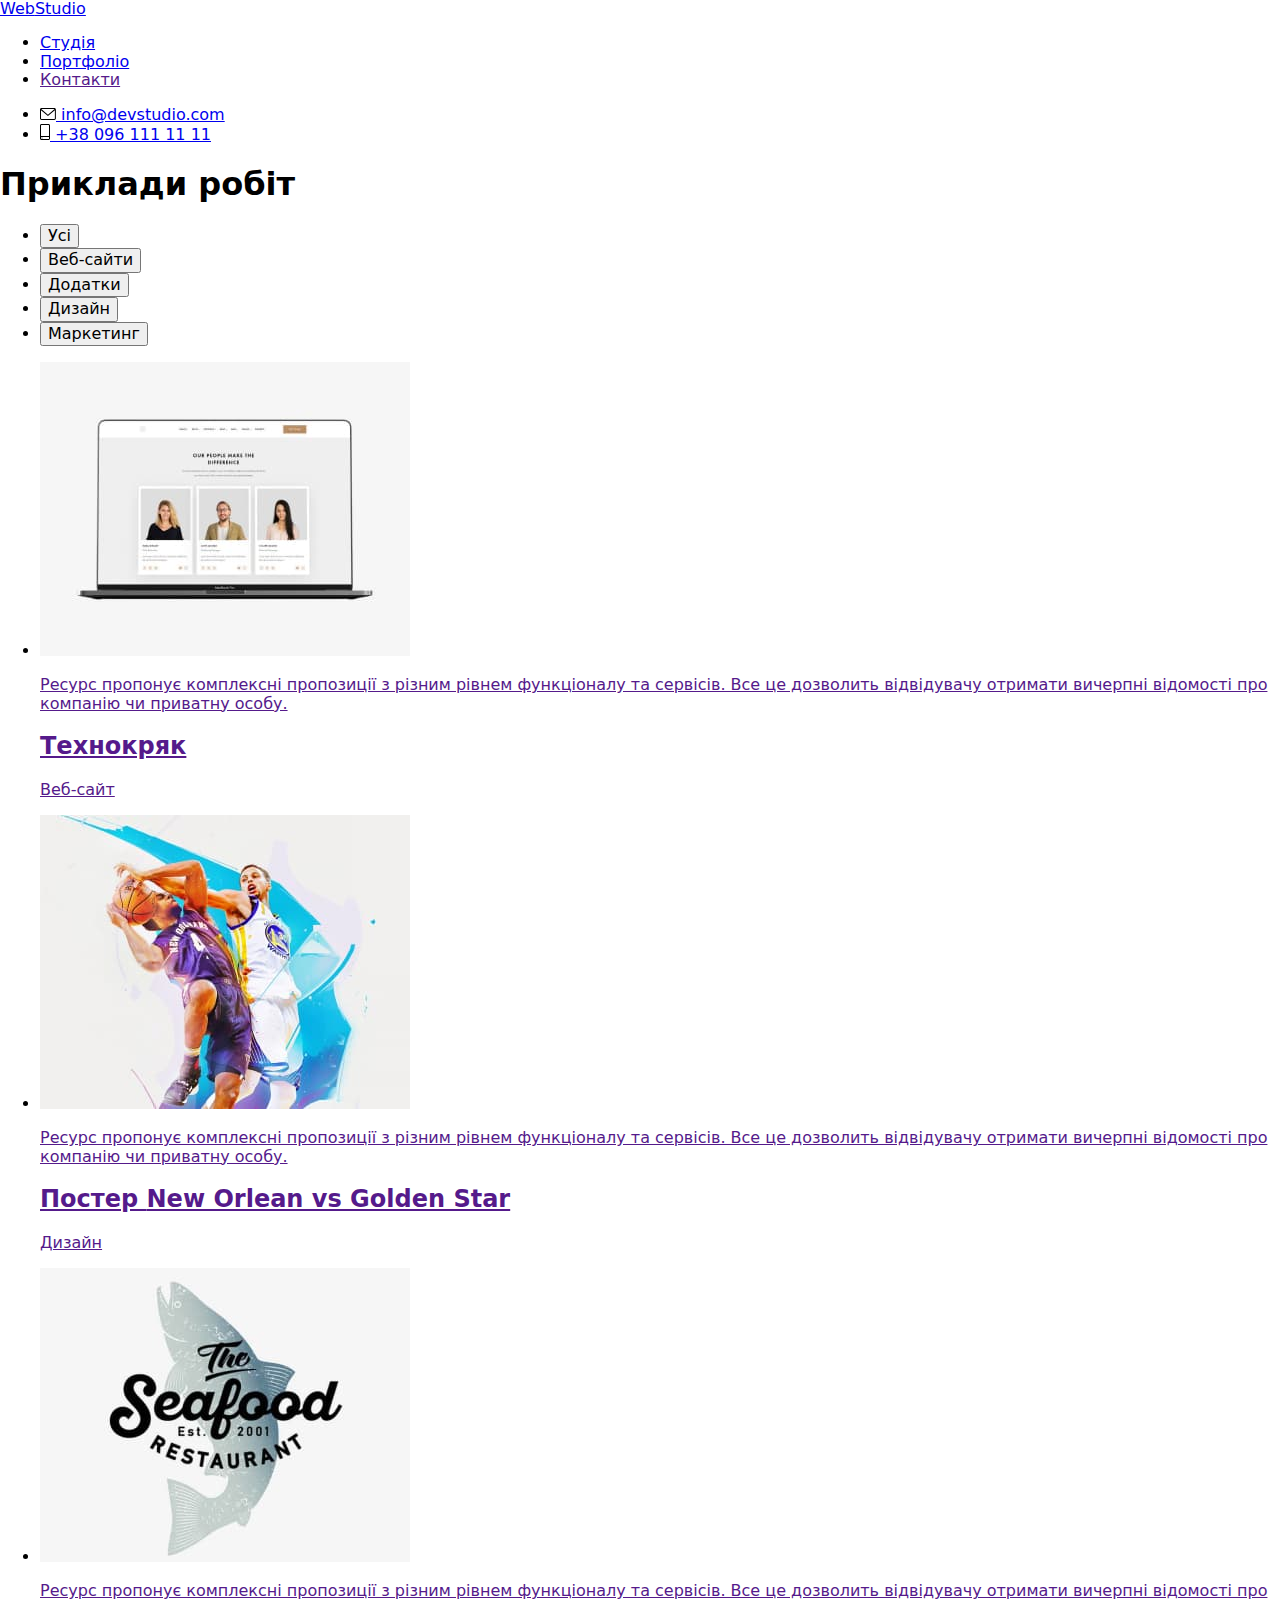
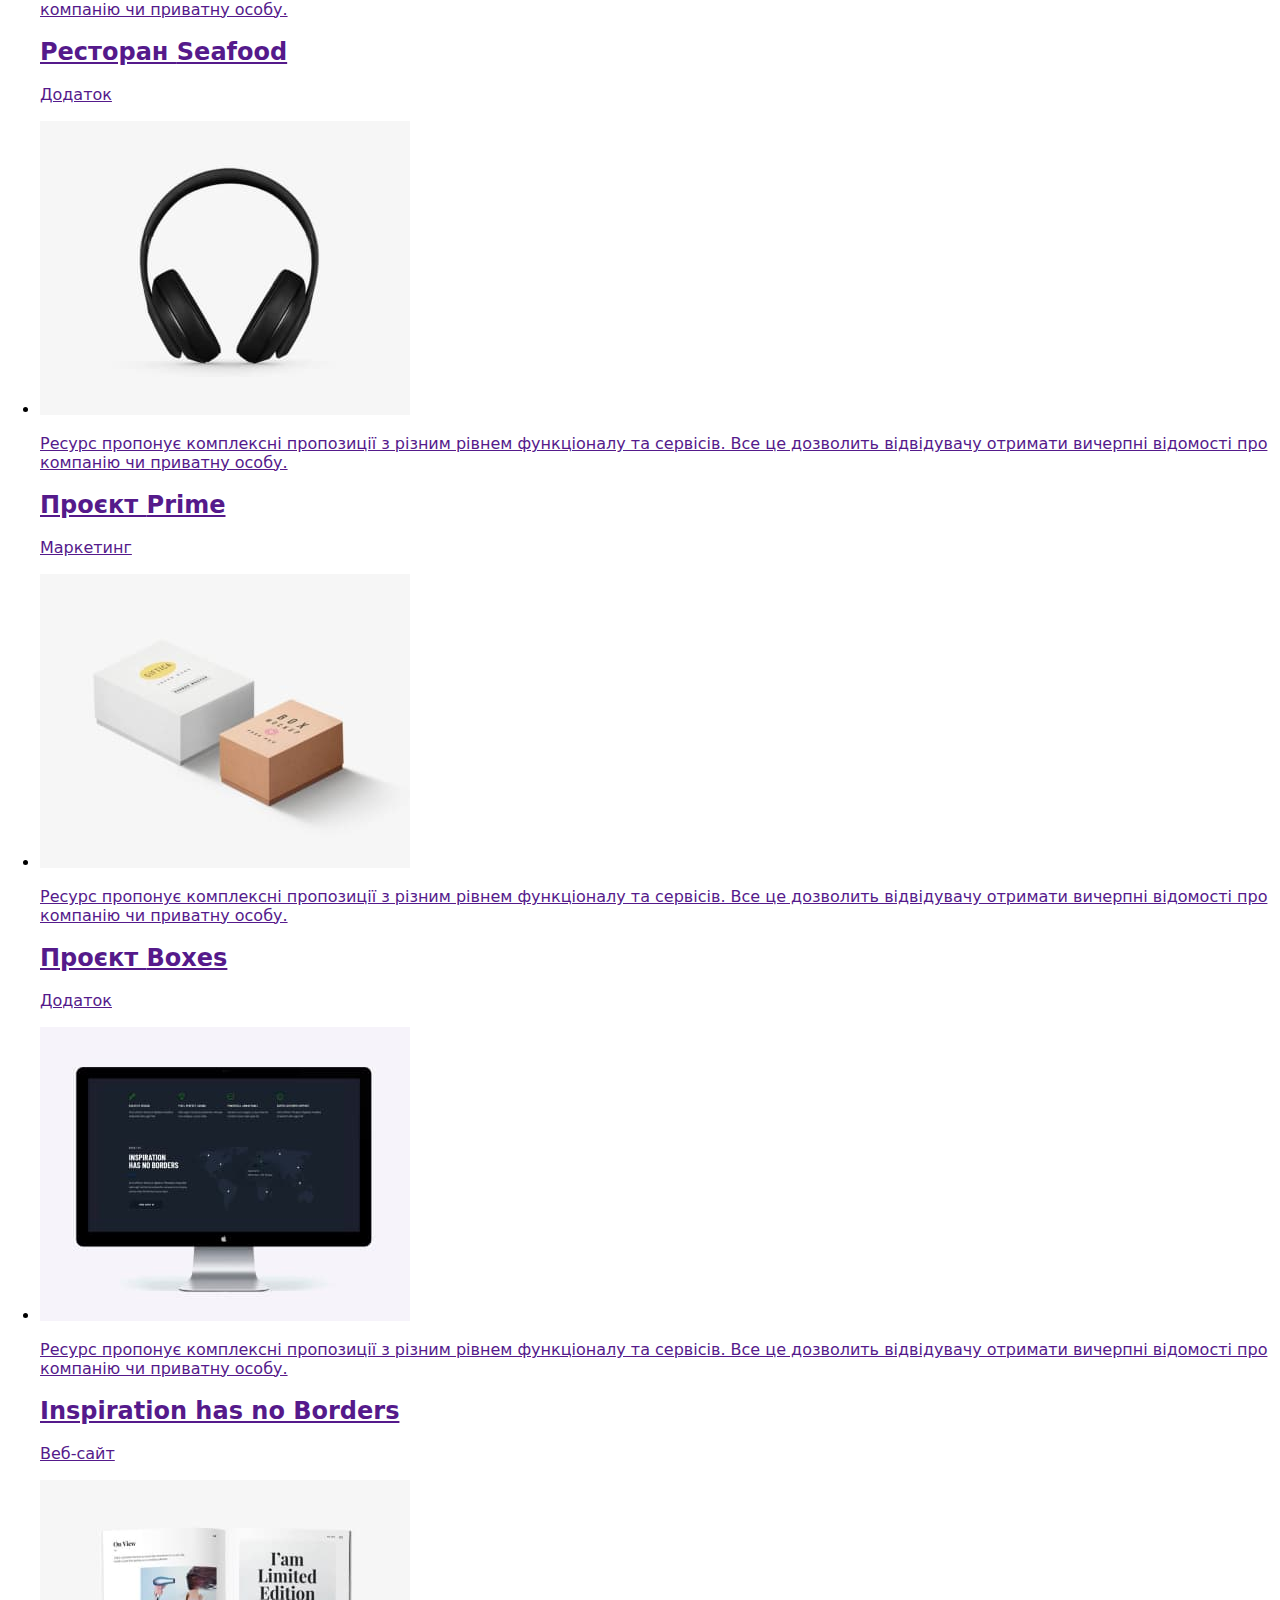
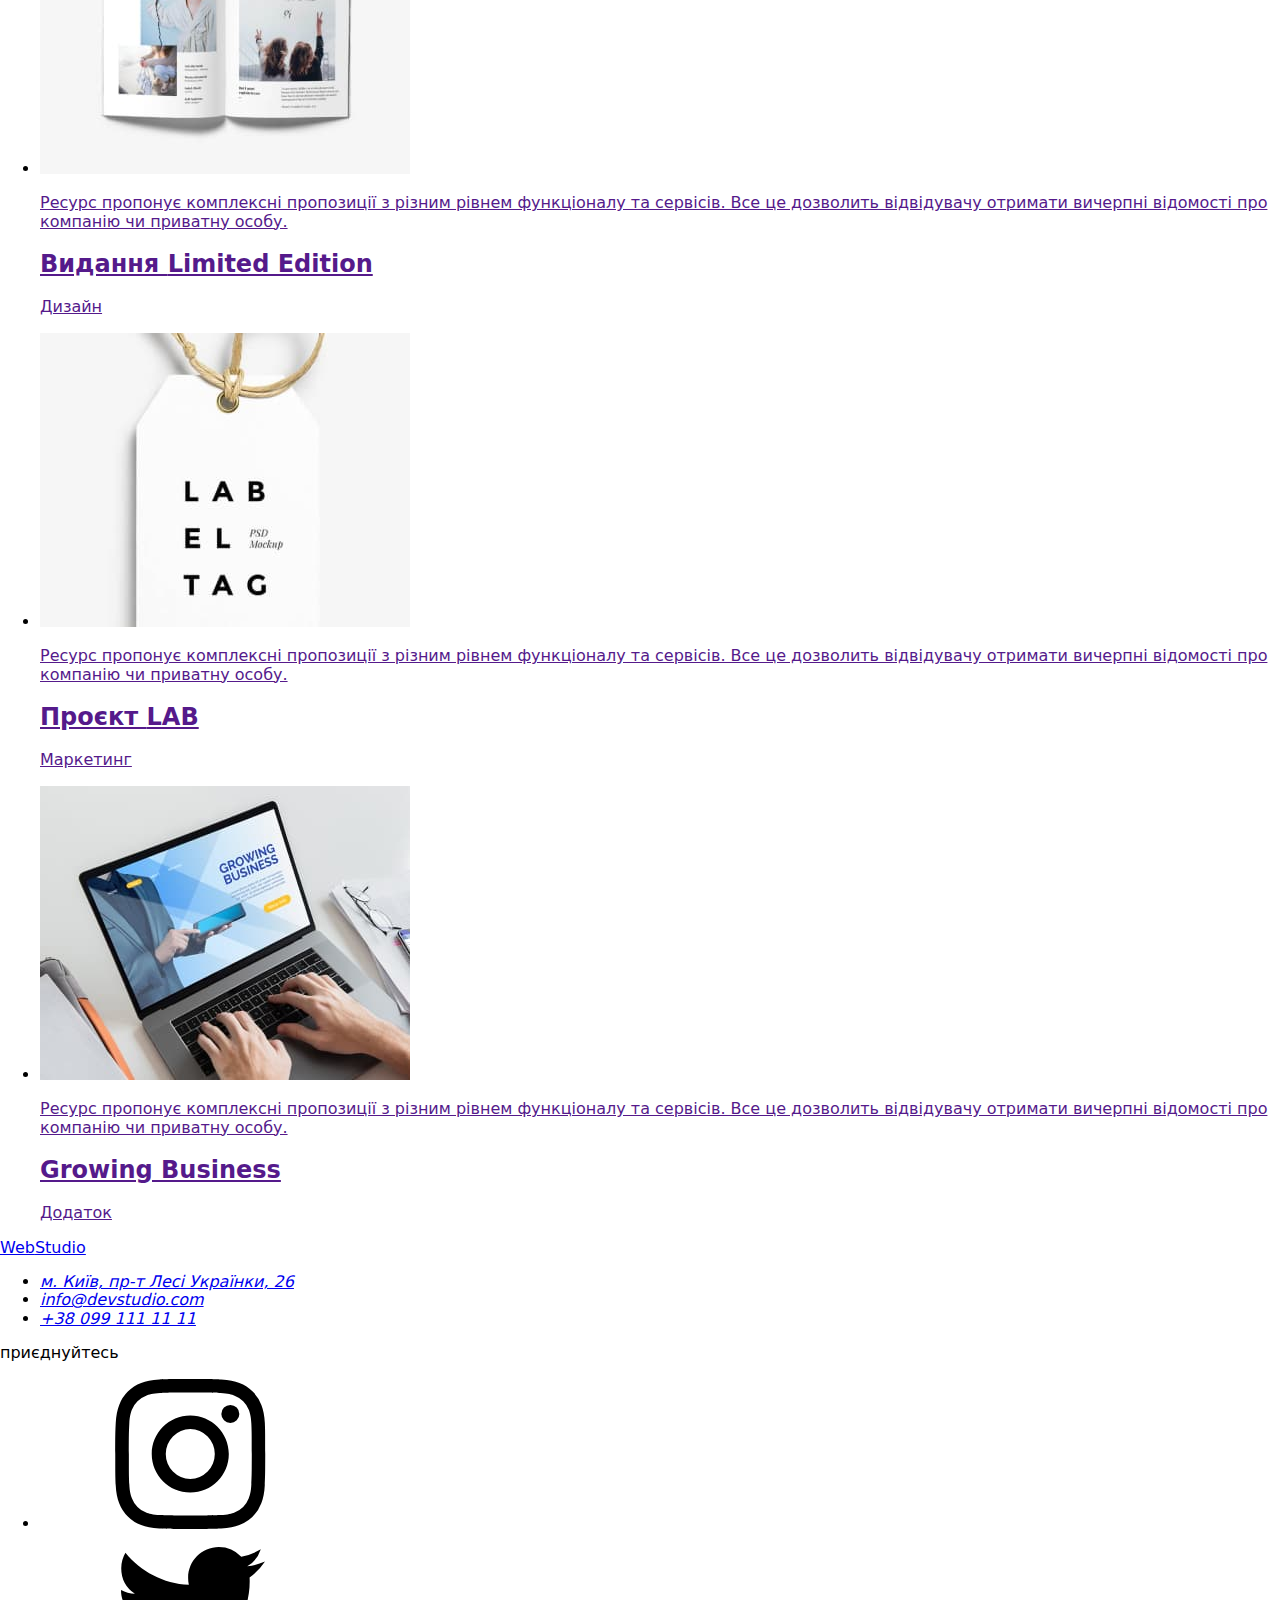
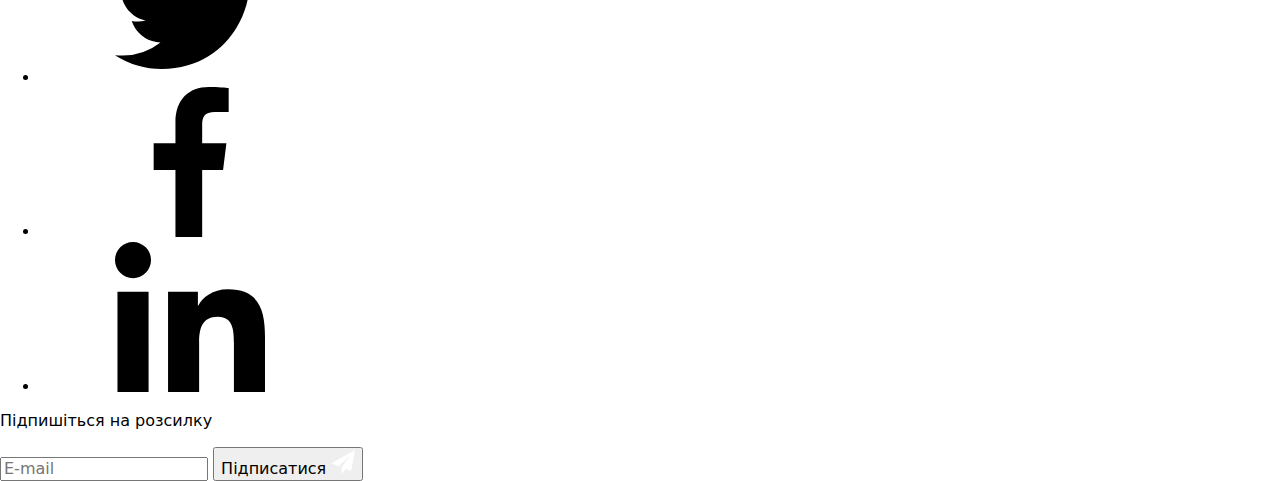
==== portfolio.html @ 8002e923 "adds basic files" ====
<!DOCTYPE html>
<html lang="uk">
  <head>
    <meta charset="UTF-8" />
    <meta http-equiv="X-UA-Compatible" content="IE=edge" />
    <meta name="viewport" content="width=device-width, initial-scale=1.0" />
    <title>WebStudio Portfolio</title>
    <link rel="preconnect" href="https://fonts.googleapis.com" />
    <link rel="preconnect" href="https://fonts.gstatic.com" crossorigin />
    <link
      href="https://fonts.googleapis.com/css2?family=Raleway:wght@700&family=Roboto:wght@400;500;700;900&display=swap"
      rel="stylesheet"
    />
    <link
      rel="stylesheet"
      href="https://cdnjs.cloudflare.com/ajax/libs/modern-normalize/1.1.0/modern-normalize.min.css"
    />
    <link rel="stylesheet" href="./css/styles.css" />
  </head>
  <body>
    <header class="page-header">
      <div class="container">
        <nav class="header-nav">
          <a class="link logo" href="./index.html ">
            <span class="logo-start">Web</span>Studio</a
          >
          <ul class="list site-nav">
            <li class="item"><a class="link" href="./index.html">Студія</a></li>
            <li class="item">
              <a class="link current" href="./portfolio.html">Портфоліо</a>
            </li>
            <li class="item"><a class="link" href="">Контакти</a></li>
          </ul>
        </nav>
        <ul class="list contacts-nav">
          <li class="item">
            <a class="link" href="mailto:info@devstudio.com">
              <svg width="16" height="12" class="envelope">
                <use
                  href="./images/icons.svg/symbol-defs.svg#icon-envelope"
                ></use>
              </svg>
              info@devstudio.com</a
            >
          </li>
          <li class="item">
            <a class="link" href="tel:+380961111111">
              <svg width="10" height="16" class="phone">
                <use href="./images/icons.svg/symbol-defs.svg#icon-phone"></use>
              </svg>
              +38 096 111 11 11</a
            >
          </li>
        </ul>
      </div>
    </header>
    <main>
      <section class="section">
        <div class="container">
          <h1 class="title visually-hidden">Приклади робiт</h1>
          <!-- h1 will be hidden with the help of css -->
          <ul class="list sorter">
            <li class="item">
              <button type="button" class="button active">Усі</button>
            </li>
            <li class="item">
              <button type="button" class="button">Веб-сайти</button>
            </li>
            <li class="item">
              <button type="button" class="button">Додатки</button>
            </li>
            <li class="item">
              <button type="button" class="button">Дизайн</button>
            </li>
            <li class="item">
              <button type="button" class="button">Маркетинг</button>
            </li>
          </ul>
          <ul class="list work-example">
            <li class="example-item">
              <a href="" class="example">
                <div class="thumb">
                  <img
                    class="image"
                    src="./images/portfolio-pics/img-1.jpg"
                    alt="Ноутбук"
                    width="370"
                    height="294"
                  />
                  <div class="example-overlay">
                    <p class="overlay-text">
                      Ресурс пропонує комплексні пропозиції з різним рівнем
                      функціоналу та сервісів. Все це дозволить відвідувачу
                      отримати вичерпні відомості про компанію чи приватну
                      особу.
                    </p>
                  </div>
                </div>

                <div class="example-description">
                  <h2 class="subtitle">Технокряк</h2>
                  <p class="text">Веб-сайт</p>
                </div>
              </a>
            </li>
            <li class="example-item">
              <a href="" class="example">
                <div class="thumb">
                  <img
                    class="image"
                    src="./images/portfolio-pics/img-2.jpg"
                    alt="Баскетбол"
                    width="370"
                    height="294"
                  />
                  <div class="example-overlay">
                    <p class="overlay-text">
                      Ресурс пропонує комплексні пропозиції з різним рівнем
                      функціоналу та сервісів. Все це дозволить відвідувачу
                      отримати вичерпні відомості про компанію чи приватну
                      особу.
                    </p>
                  </div>
                </div>

                <div class="example-description">
                  <h2 class="subtitle">
                    Постер <span lang="en">New Orlean vs Golden Star</span>
                  </h2>
                  <p class="text">Дизайн</p>
                </div>
              </a>
            </li>
            <li class="example-item">
              <a href="" class="example">
                <div class="thumb">
                  <img
                    class="image"
                    src="./images/portfolio-pics/img-3.jpg"
                    alt="Риба"
                    width="370"
                    height="294"
                  />
                  <div class="example-overlay">
                    <p class="overlay-text">
                      Ресурс пропонує комплексні пропозиції з різним рівнем
                      функціоналу та сервісів. Все це дозволить відвідувачу
                      отримати вичерпні відомості про компанію чи приватну
                      особу.
                    </p>
                  </div>
                </div>

                <div class="example-description">
                  <h2 class="subtitle">
                    Ресторан <span lang="en">Seafood</span>
                  </h2>
                  <p class="text">Додаток</p>
                </div>
              </a>
            </li>
            <li class="example-item">
              <a href="" class="example">
                <div class="thumb">
                  <img
                    class="image"
                    src="./images/portfolio-pics/img-4.jpg"
                    alt="Навушники"
                    width="370"
                    height="294"
                  />
                  <div class="example-overlay">
                    <p class="overlay-text">
                      Ресурс пропонує комплексні пропозиції з різним рівнем
                      функціоналу та сервісів. Все це дозволить відвідувачу
                      отримати вичерпні відомості про компанію чи приватну
                      особу.
                    </p>
                  </div>
                </div>

                <div class="example-description">
                  <h2 class="subtitle">Проєкт <span lang="en">Prime</span></h2>
                  <p class="text">Маркетинг</p>
                </div>
              </a>
            </li>
            <li class="example-item">
              <a href="" class="example">
                <div class="thumb">
                  <img
                    class="image"
                    src="./images/portfolio-pics/img-5.jpg"
                    alt="Дві коробки"
                    width="370"
                    height="294"
                  />
                  <div class="example-overlay">
                    <p class="overlay-text">
                      Ресурс пропонує комплексні пропозиції з різним рівнем
                      функціоналу та сервісів. Все це дозволить відвідувачу
                      отримати вичерпні відомості про компанію чи приватну
                      особу.
                    </p>
                  </div>
                </div>

                <div class="example-description">
                  <h2 class="subtitle">Проєкт <span lang="en">Boxes </span></h2>
                  <p class="text">Додаток</p>
                </div>
              </a>
            </li>
            <li class="example-item">
              <a href="" class="example">
                <div class="thumb">
                  <img
                    class="image"
                    src="./images/portfolio-pics/img-6.jpg"
                    alt="Монітор iMac"
                    width="370"
                    height="294"
                  />
                  <div class="example-overlay">
                    <p class="overlay-text">
                      Ресурс пропонує комплексні пропозиції з різним рівнем
                      функціоналу та сервісів. Все це дозволить відвідувачу
                      отримати вичерпні відомості про компанію чи приватну
                      особу.
                    </p>
                  </div>
                </div>

                <div class="example-description">
                  <h2 class="subtitle" lang="en">Inspiration has no Borders</h2>
                  <p class="text">Веб-сайт</p>
                </div>
              </a>
            </li>
            <li class="example-item">
              <a href="" class="example">
                <div class="thumb">
                  <img
                    class="image"
                    src="./images/portfolio-pics/img-7.jpg"
                    alt="Журнал"
                    width="370"
                    height="294"
                  />
                  <div class="example-overlay">
                    <p class="overlay-text">
                      Ресурс пропонує комплексні пропозиції з різним рівнем
                      функціоналу та сервісів. Все це дозволить відвідувачу
                      отримати вичерпні відомості про компанію чи приватну
                      особу.
                    </p>
                  </div>
                </div>

                <div class="example-description">
                  <h2 class="subtitle">Видання <span>Limited Edition</span></h2>
                  <p class="text">Дизайн</p>
                </div>
              </a>
            </li>
            <li class="example-item">
              <a href="" class="example">
                <div class="thumb">
                  <img
                    class="image"
                    src="./images/portfolio-pics/img-8.jpg"
                    alt="Бірка"
                    width="370"
                    height="294"
                  />
                  <div class="example-overlay">
                    <p class="overlay-text">
                      Ресурс пропонує комплексні пропозиції з різним рівнем
                      функціоналу та сервісів. Все це дозволить відвідувачу
                      отримати вичерпні відомості про компанію чи приватну
                      особу.
                    </p>
                  </div>
                </div>

                <div class="example-description">
                  <h2 class="subtitle">Проєкт <span lang="en">LAB</span></h2>
                  <p class="text">Маркетинг</p>
                </div>
              </a>
            </li>
            <li class="example-item">
              <a href="" class="example">
                <div class="thumb">
                  <img
                    class="image"
                    src="./images/portfolio-pics/img-9.jpg"
                    alt="Руки на ноутбуці"
                    width="370"
                    height="294"
                  />
                  <div class="example-overlay">
                    <p class="overlay-text">
                      Ресурс пропонує комплексні пропозиції з різним рівнем
                      функціоналу та сервісів. Все це дозволить відвідувачу
                      отримати вичерпні відомості про компанію чи приватну
                      особу.
                    </p>
                  </div>
                </div>

                <div class="example-description">
                  <h2 class="subtitle" lang="en">Growing Business</h2>
                  <p class="text">Додаток</p>
                </div>
              </a>
            </li>
          </ul>
        </div>
      </section>
    </main>
    <footer class="page-footer">
      <div class="container">
        <div>
          <a class="link logo" href="./index.html"
            ><span class="logo-start">Web</span
            ><span class="logo-end">Studio</span></a
          >
          <address class="address-nav">
            <ul class="list">
              <li class="item">
                <a
                  class="link map"
                  href="https://goo.gl/maps/hFDBtTGMjcZhoMpHA"
                  target="_blank"
                  rel="noopener noreferrer nofollow"
                >
                  м. Київ, пр-т Лесі Українки, 26</a
                >
              </li>
              <li class="item">
                <a class="link contact" href="mailto:info@devstudio.com"
                  >info@devstudio.com</a
                >
              </li>
              <li class="item">
                <a class="link contact" href="tel:+380991111111"
                  >+38 099 111 11 11</a
                >
              </li>
            </ul>
          </address>
        </div>

        <div class="join-us">
          <p class="join-us-title">приєднуйтесь</p>
          <ul class="list social-links">
            <li class="item">
              <a href="" class="link">
                <svg class="social-links-logo">
                  <use
                    href="./images/icons.svg/symbol-defs.svg#icon-instagram"
                  ></use>
                </svg>
              </a>
            </li>
            <li class="item">
              <a href="" class="link">
                <svg class="social-links-logo">
                  <use
                    href="./images/icons.svg/symbol-defs.svg#icon-twitter"
                  ></use>
                </svg>
              </a>
            </li>
            <li class="item">
              <a href="" class="link">
                <svg class="social-links-logo">
                  <use
                    href="./images/icons.svg/symbol-defs.svg#icon-facebook"
                  ></use>
                </svg>
              </a>
            </li>
            <li class="item">
              <a href="" class="link">
                <svg class="social-links-logo">
                  <use
                    href="./images/icons.svg/symbol-defs.svg#icon-linkedin"
                  ></use>
                </svg>
              </a>
            </li>
          </ul>
        </div>
        <div class="follow-us">
          <p class="follow-us-title">Підпишіться на розсилку</p>
          <form name="follow-us" class="follow-us-form">
            <label name="email" for="email"></label>
            <input
              type="email"
              name="email"
              placeholder="E-mail"
              class="follow-us-input"
              id="email"
            />
            <button type="submit" class="send-btn">
              Підписатися
              <svg class="send-icon" width="24" height="24">
                <use href="./images/icons.svg/symbol-defs.svg#icon-send"></use>
              </svg>
            </button>
          </form>
        </div>
      </div>
    </footer>
  </body>
</html>
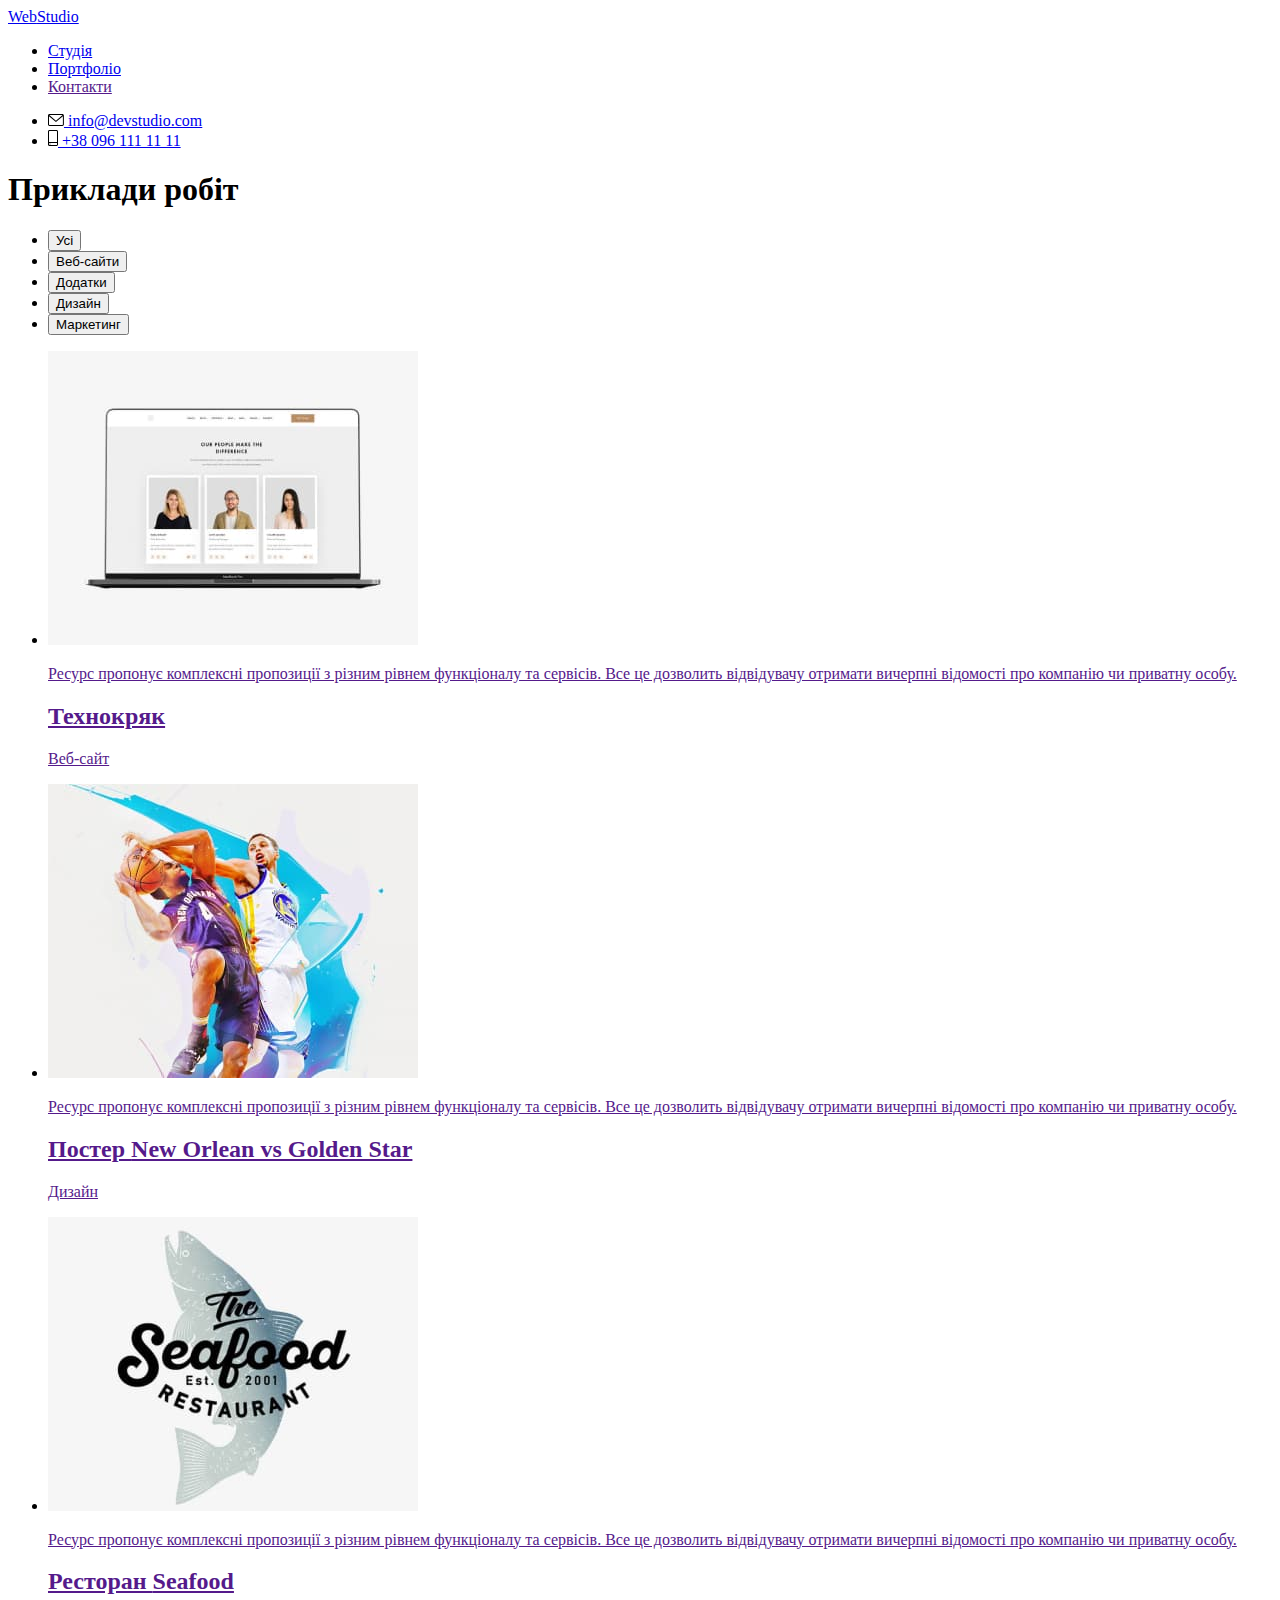
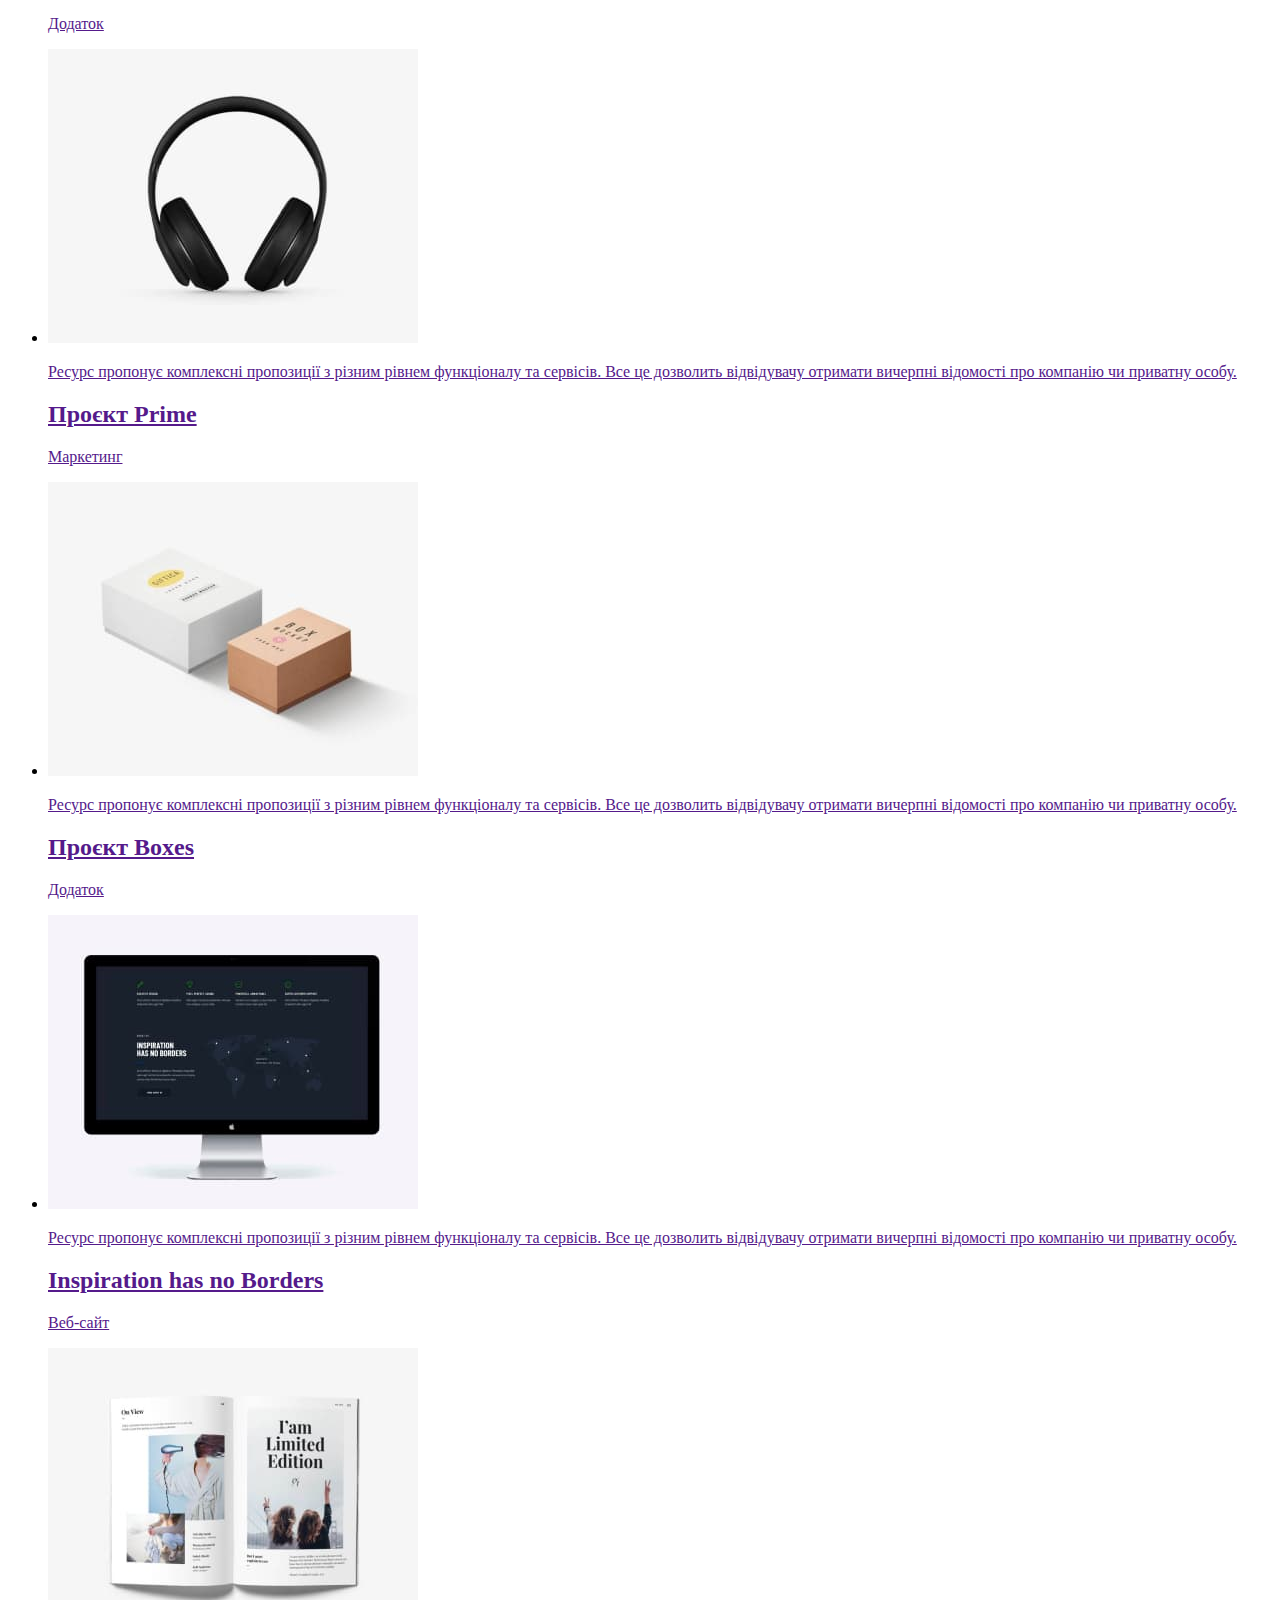
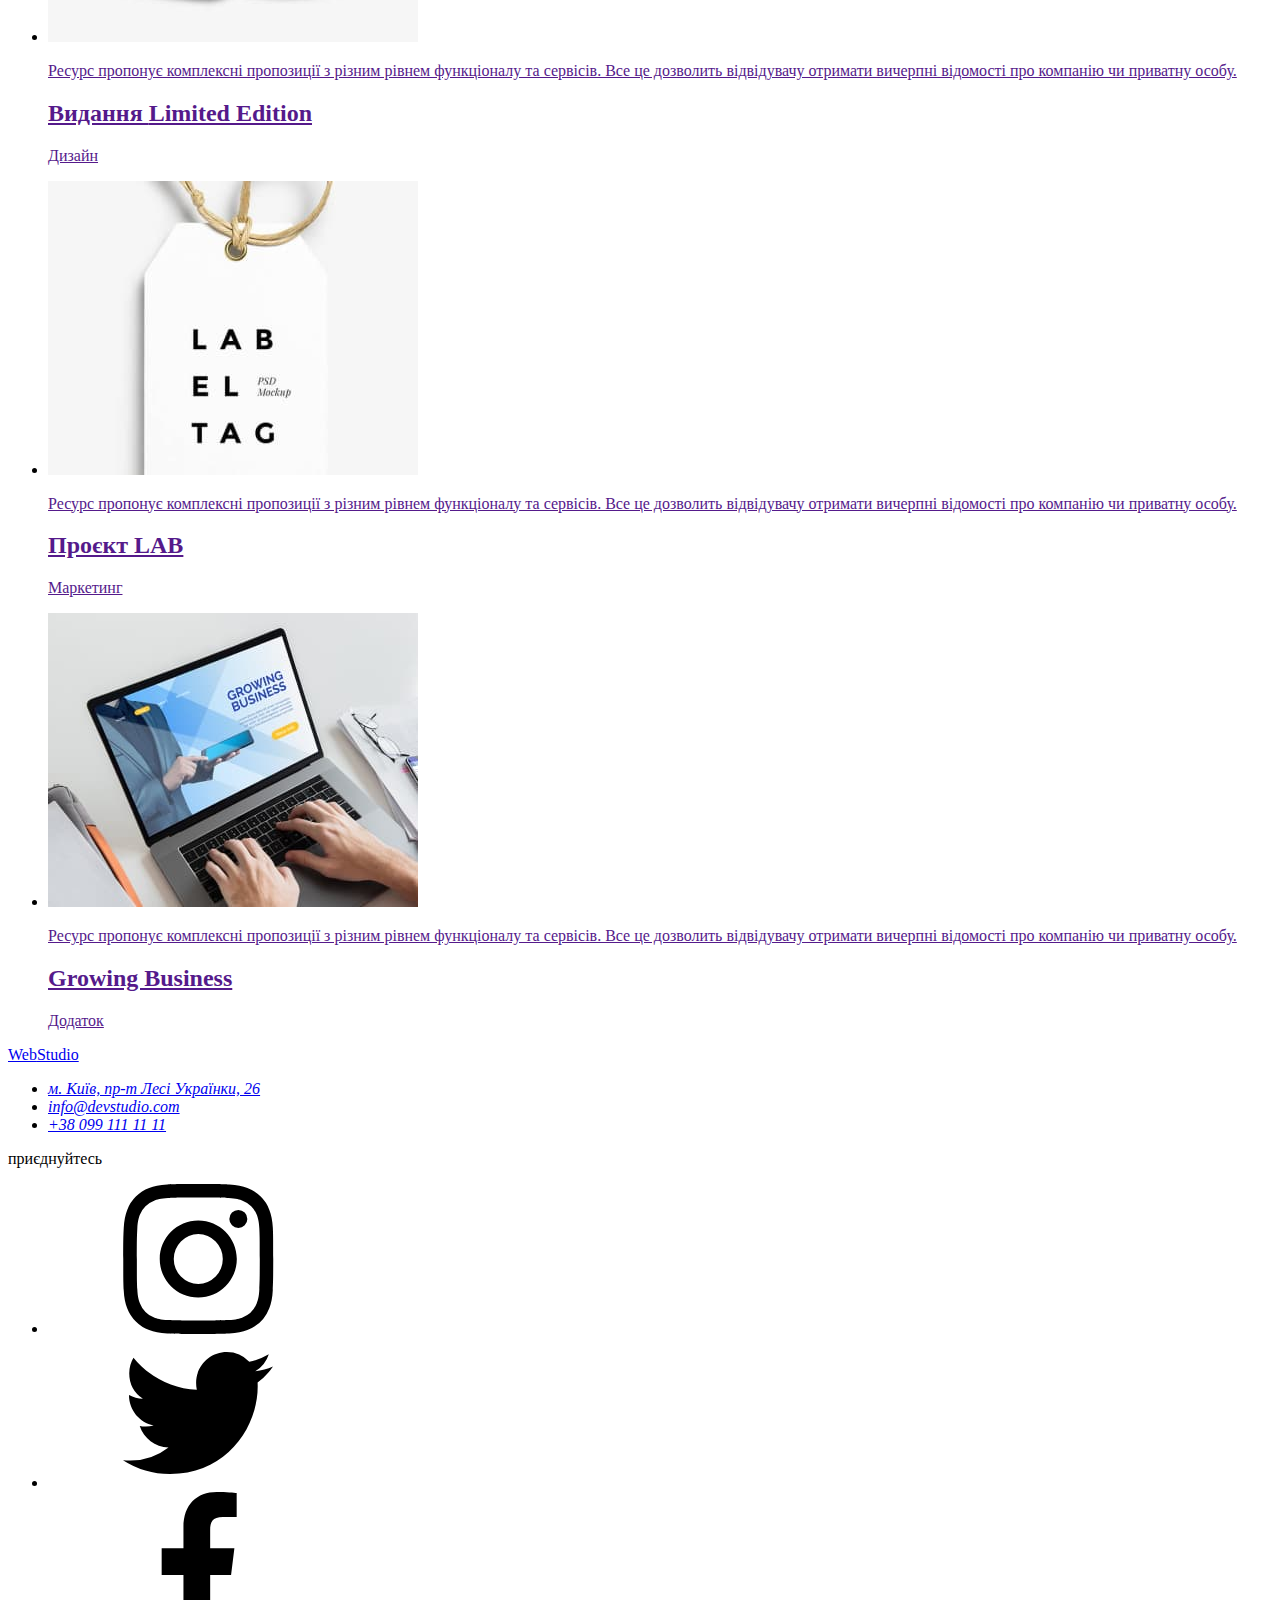
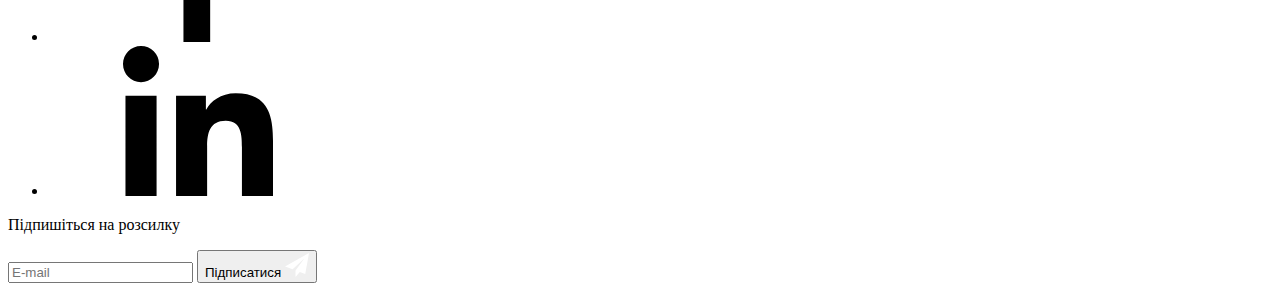
==== commit 16aa40f1: "adds utils, base, portfolio components" ====
--- a/portfolio.html
+++ b/portfolio.html
@@ -5,25 +5,14 @@
     <meta http-equiv="X-UA-Compatible" content="IE=edge" />
     <meta name="viewport" content="width=device-width, initial-scale=1.0" />
     <title>WebStudio Portfolio</title>
-    <link rel="preconnect" href="https://fonts.googleapis.com" />
-    <link rel="preconnect" href="https://fonts.gstatic.com" crossorigin />
-    <link
-      href="https://fonts.googleapis.com/css2?family=Raleway:wght@700&family=Roboto:wght@400;500;700;900&display=swap"
-      rel="stylesheet"
-    />
-    <link
-      rel="stylesheet"
-      href="https://cdnjs.cloudflare.com/ajax/libs/modern-normalize/1.1.0/modern-normalize.min.css"
-    />
-    <link rel="stylesheet" href="./css/styles.css" />
+
+    <link rel="stylesheet" href="./dist/css/main.min.css" />
   </head>
   <body>
     <header class="page-header">
       <div class="container">
         <nav class="header-nav">
-          <a class="link logo" href="./index.html ">
-            <span class="logo-start">Web</span>Studio</a
-          >
+          <a class="link logo" href="./index.html "> <span class="logo-start">Web</span>Studio</a>
           <ul class="list site-nav">
             <li class="item"><a class="link" href="./index.html">Студія</a></li>
             <li class="item">
@@ -36,9 +25,7 @@
           <li class="item">
             <a class="link" href="mailto:info@devstudio.com">
               <svg width="16" height="12" class="envelope">
-                <use
-                  href="./images/icons.svg/symbol-defs.svg#icon-envelope"
-                ></use>
+                <use href="./images/icons.svg/symbol-defs.svg#icon-envelope"></use>
               </svg>
               info@devstudio.com</a
             >
@@ -54,264 +41,258 @@
         </ul>
       </div>
     </header>
+
+    <!-- Main -->
+
     <main>
       <section class="section">
         <div class="container">
-          <h1 class="title visually-hidden">Приклади робiт</h1>
+          <h1 class="title title--visually-hidden">Приклади робiт</h1>
           <!-- h1 will be hidden with the help of css -->
           <ul class="list sorter">
-            <li class="item">
-              <button type="button" class="button active">Усі</button>
-            </li>
-            <li class="item">
-              <button type="button" class="button">Веб-сайти</button>
-            </li>
-            <li class="item">
-              <button type="button" class="button">Додатки</button>
-            </li>
-            <li class="item">
-              <button type="button" class="button">Дизайн</button>
-            </li>
-            <li class="item">
-              <button type="button" class="button">Маркетинг</button>
+            <li class="sorter__item">
+              <button type="button" class="button list-sorter__button list-sorter__button--active">
+                Усі
+              </button>
+            </li>
+            <li class="sorter__item">
+              <button type="button" class="button list-sorter__button">Веб-сайти</button>
+            </li>
+            <li class="sorter__item">
+              <button type="button" class="button list-sorter__button">Додатки</button>
+            </li>
+            <li class="sorter__item">
+              <button type="button" class="button list-sorter__button">Дизайн</button>
+            </li>
+            <li class="sorter__item">
+              <button type="button" class="button list-sorter__button">Маркетинг</button>
             </li>
           </ul>
-          <ul class="list work-example">
-            <li class="example-item">
-              <a href="" class="example">
-                <div class="thumb">
-                  <img
-                    class="image"
+          <ul class="list card-list">
+            <li class="card-list__item">
+              <a href="" class="card">
+                <div class="card__thumb">
+                  <img
+                    class="card__image"
                     src="./images/portfolio-pics/img-1.jpg"
                     alt="Ноутбук"
                     width="370"
                     height="294"
                   />
-                  <div class="example-overlay">
-                    <p class="overlay-text">
-                      Ресурс пропонує комплексні пропозиції з різним рівнем
-                      функціоналу та сервісів. Все це дозволить відвідувачу
-                      отримати вичерпні відомості про компанію чи приватну
-                      особу.
-                    </p>
-                  </div>
-                </div>
-
-                <div class="example-description">
-                  <h2 class="subtitle">Технокряк</h2>
-                  <p class="text">Веб-сайт</p>
-                </div>
-              </a>
-            </li>
-            <li class="example-item">
-              <a href="" class="example">
-                <div class="thumb">
-                  <img
-                    class="image"
+                  <div class="card__overlay">
+                    <p class="card__overlay-text">
+                      Ресурс пропонує комплексні пропозиції з різним рівнем функціоналу та сервісів.
+                      Все це дозволить відвідувачу отримати вичерпні відомості про компанію чи
+                      приватну особу.
+                    </p>
+                  </div>
+                </div>
+
+                <div class="card__description">
+                  <h2 class="card__title">Технокряк</h2>
+                  <p class="card__text">Веб-сайт</p>
+                </div>
+              </a>
+            </li>
+            <li class="card-list__item">
+              <a href="" class="card">
+                <div class="card__thumb">
+                  <img
+                    class="card__image"
                     src="./images/portfolio-pics/img-2.jpg"
                     alt="Баскетбол"
                     width="370"
                     height="294"
                   />
-                  <div class="example-overlay">
-                    <p class="overlay-text">
-                      Ресурс пропонує комплексні пропозиції з різним рівнем
-                      функціоналу та сервісів. Все це дозволить відвідувачу
-                      отримати вичерпні відомості про компанію чи приватну
-                      особу.
-                    </p>
-                  </div>
-                </div>
-
-                <div class="example-description">
-                  <h2 class="subtitle">
+                  <div class="card__overlay">
+                    <p class="card__overlay-text">
+                      Ресурс пропонує комплексні пропозиції з різним рівнем функціоналу та сервісів.
+                      Все це дозволить відвідувачу отримати вичерпні відомості про компанію чи
+                      приватну особу.
+                    </p>
+                  </div>
+                </div>
+
+                <div class="card__description">
+                  <h2 class="card__title">
                     Постер <span lang="en">New Orlean vs Golden Star</span>
                   </h2>
-                  <p class="text">Дизайн</p>
-                </div>
-              </a>
-            </li>
-            <li class="example-item">
-              <a href="" class="example">
-                <div class="thumb">
-                  <img
-                    class="image"
+                  <p class="card__text">Дизайн</p>
+                </div>
+              </a>
+            </li>
+            <li class="card-list__item">
+              <a href="" class="card">
+                <div class="card__thumb">
+                  <img
+                    class="card__image"
                     src="./images/portfolio-pics/img-3.jpg"
                     alt="Риба"
                     width="370"
                     height="294"
                   />
-                  <div class="example-overlay">
-                    <p class="overlay-text">
-                      Ресурс пропонує комплексні пропозиції з різним рівнем
-                      функціоналу та сервісів. Все це дозволить відвідувачу
-                      отримати вичерпні відомості про компанію чи приватну
-                      особу.
-                    </p>
-                  </div>
-                </div>
-
-                <div class="example-description">
-                  <h2 class="subtitle">
-                    Ресторан <span lang="en">Seafood</span>
-                  </h2>
-                  <p class="text">Додаток</p>
-                </div>
-              </a>
-            </li>
-            <li class="example-item">
-              <a href="" class="example">
-                <div class="thumb">
-                  <img
-                    class="image"
+                  <div class="card__overlay">
+                    <p class="card__overlay-text">
+                      Ресурс пропонує комплексні пропозиції з різним рівнем функціоналу та сервісів.
+                      Все це дозволить відвідувачу отримати вичерпні відомості про компанію чи
+                      приватну особу.
+                    </p>
+                  </div>
+                </div>
+
+                <div class="card__description">
+                  <h2 class="card__title">Ресторан <span lang="en">Seafood</span></h2>
+                  <p class="card__text">Додаток</p>
+                </div>
+              </a>
+            </li>
+            <li class="card-list__item">
+              <a href="" class="card">
+                <div class="card__thumb">
+                  <img
+                    class="card__image"
                     src="./images/portfolio-pics/img-4.jpg"
                     alt="Навушники"
                     width="370"
                     height="294"
                   />
-                  <div class="example-overlay">
-                    <p class="overlay-text">
-                      Ресурс пропонує комплексні пропозиції з різним рівнем
-                      функціоналу та сервісів. Все це дозволить відвідувачу
-                      отримати вичерпні відомості про компанію чи приватну
-                      особу.
-                    </p>
-                  </div>
-                </div>
-
-                <div class="example-description">
-                  <h2 class="subtitle">Проєкт <span lang="en">Prime</span></h2>
-                  <p class="text">Маркетинг</p>
-                </div>
-              </a>
-            </li>
-            <li class="example-item">
-              <a href="" class="example">
-                <div class="thumb">
-                  <img
-                    class="image"
+                  <div class="card__overlay">
+                    <p class="card__overlay-text">
+                      Ресурс пропонує комплексні пропозиції з різним рівнем функціоналу та сервісів.
+                      Все це дозволить відвідувачу отримати вичерпні відомості про компанію чи
+                      приватну особу.
+                    </p>
+                  </div>
+                </div>
+
+                <div class="card__description">
+                  <h2 class="card__title">Проєкт <span lang="en">Prime</span></h2>
+                  <p class="card__text">Маркетинг</p>
+                </div>
+              </a>
+            </li>
+            <li class="card-list__item">
+              <a href="" class="card">
+                <div class="card__thumb">
+                  <img
+                    class="card__image"
                     src="./images/portfolio-pics/img-5.jpg"
                     alt="Дві коробки"
                     width="370"
                     height="294"
                   />
-                  <div class="example-overlay">
-                    <p class="overlay-text">
-                      Ресурс пропонує комплексні пропозиції з різним рівнем
-                      функціоналу та сервісів. Все це дозволить відвідувачу
-                      отримати вичерпні відомості про компанію чи приватну
-                      особу.
-                    </p>
-                  </div>
-                </div>
-
-                <div class="example-description">
-                  <h2 class="subtitle">Проєкт <span lang="en">Boxes </span></h2>
-                  <p class="text">Додаток</p>
-                </div>
-              </a>
-            </li>
-            <li class="example-item">
-              <a href="" class="example">
-                <div class="thumb">
-                  <img
-                    class="image"
+                  <div class="card__overlay">
+                    <p class="card__overlay-text">
+                      Ресурс пропонує комплексні пропозиції з різним рівнем функціоналу та сервісів.
+                      Все це дозволить відвідувачу отримати вичерпні відомості про компанію чи
+                      приватну особу.
+                    </p>
+                  </div>
+                </div>
+
+                <div class="card__description">
+                  <h2 class="card__title">Проєкт <span lang="en">Boxes </span></h2>
+                  <p class="card__text">Додаток</p>
+                </div>
+              </a>
+            </li>
+            <li class="card-list__item">
+              <a href="" class="card">
+                <div class="card__thumb">
+                  <img
+                    class="card__image"
                     src="./images/portfolio-pics/img-6.jpg"
                     alt="Монітор iMac"
                     width="370"
                     height="294"
                   />
-                  <div class="example-overlay">
-                    <p class="overlay-text">
-                      Ресурс пропонує комплексні пропозиції з різним рівнем
-                      функціоналу та сервісів. Все це дозволить відвідувачу
-                      отримати вичерпні відомості про компанію чи приватну
-                      особу.
-                    </p>
-                  </div>
-                </div>
-
-                <div class="example-description">
-                  <h2 class="subtitle" lang="en">Inspiration has no Borders</h2>
-                  <p class="text">Веб-сайт</p>
-                </div>
-              </a>
-            </li>
-            <li class="example-item">
-              <a href="" class="example">
-                <div class="thumb">
-                  <img
-                    class="image"
+                  <div class="card__overlay">
+                    <p class="card__overlay-text">
+                      Ресурс пропонує комплексні пропозиції з різним рівнем функціоналу та сервісів.
+                      Все це дозволить відвідувачу отримати вичерпні відомості про компанію чи
+                      приватну особу.
+                    </p>
+                  </div>
+                </div>
+
+                <div class="card__description">
+                  <h2 class="card__title" lang="en">Inspiration has no Borders</h2>
+                  <p class="card__text">Веб-сайт</p>
+                </div>
+              </a>
+            </li>
+            <li class="card-list__item">
+              <a href="" class="card">
+                <div class="card__thumb">
+                  <img
+                    class="card__image"
                     src="./images/portfolio-pics/img-7.jpg"
                     alt="Журнал"
                     width="370"
                     height="294"
                   />
-                  <div class="example-overlay">
-                    <p class="overlay-text">
-                      Ресурс пропонує комплексні пропозиції з різним рівнем
-                      функціоналу та сервісів. Все це дозволить відвідувачу
-                      отримати вичерпні відомості про компанію чи приватну
-                      особу.
-                    </p>
-                  </div>
-                </div>
-
-                <div class="example-description">
-                  <h2 class="subtitle">Видання <span>Limited Edition</span></h2>
-                  <p class="text">Дизайн</p>
-                </div>
-              </a>
-            </li>
-            <li class="example-item">
-              <a href="" class="example">
-                <div class="thumb">
-                  <img
-                    class="image"
+                  <div class="card__overlay">
+                    <p class="card__overlay-text">
+                      Ресурс пропонує комплексні пропозиції з різним рівнем функціоналу та сервісів.
+                      Все це дозволить відвідувачу отримати вичерпні відомості про компанію чи
+                      приватну особу.
+                    </p>
+                  </div>
+                </div>
+
+                <div class="card__description">
+                  <h2 class="card__title">Видання <span>Limited Edition</span></h2>
+                  <p class="card__text">Дизайн</p>
+                </div>
+              </a>
+            </li>
+            <li class="card-list__item">
+              <a href="" class="card">
+                <div class="card__thumb">
+                  <img
+                    class="card__image"
                     src="./images/portfolio-pics/img-8.jpg"
                     alt="Бірка"
                     width="370"
                     height="294"
                   />
-                  <div class="example-overlay">
-                    <p class="overlay-text">
-                      Ресурс пропонує комплексні пропозиції з різним рівнем
-                      функціоналу та сервісів. Все це дозволить відвідувачу
-                      отримати вичерпні відомості про компанію чи приватну
-                      особу.
-                    </p>
-                  </div>
-                </div>
-
-                <div class="example-description">
-                  <h2 class="subtitle">Проєкт <span lang="en">LAB</span></h2>
-                  <p class="text">Маркетинг</p>
-                </div>
-              </a>
-            </li>
-            <li class="example-item">
-              <a href="" class="example">
-                <div class="thumb">
-                  <img
-                    class="image"
+                  <div class="card__overlay">
+                    <p class="card__overlay-text">
+                      Ресурс пропонує комплексні пропозиції з різним рівнем функціоналу та сервісів.
+                      Все це дозволить відвідувачу отримати вичерпні відомості про компанію чи
+                      приватну особу.
+                    </p>
+                  </div>
+                </div>
+
+                <div class="card__description">
+                  <h2 class="card__title">Проєкт <span lang="en">LAB</span></h2>
+                  <p class="card__text">Маркетинг</p>
+                </div>
+              </a>
+            </li>
+            <li class="card-list__item">
+              <a href="" class="card">
+                <div class="card__thumb">
+                  <img
+                    class="card__image"
                     src="./images/portfolio-pics/img-9.jpg"
                     alt="Руки на ноутбуці"
                     width="370"
                     height="294"
                   />
-                  <div class="example-overlay">
-                    <p class="overlay-text">
-                      Ресурс пропонує комплексні пропозиції з різним рівнем
-                      функціоналу та сервісів. Все це дозволить відвідувачу
-                      отримати вичерпні відомості про компанію чи приватну
-                      особу.
-                    </p>
-                  </div>
-                </div>
-
-                <div class="example-description">
-                  <h2 class="subtitle" lang="en">Growing Business</h2>
-                  <p class="text">Додаток</p>
+                  <div class="card__overlay">
+                    <p class="card__overlay-text">
+                      Ресурс пропонує комплексні пропозиції з різним рівнем функціоналу та сервісів.
+                      Все це дозволить відвідувачу отримати вичерпні відомості про компанію чи
+                      приватну особу.
+                    </p>
+                  </div>
+                </div>
+
+                <div class="card__description">
+                  <h2 class="card__title" lang="en">Growing Business</h2>
+                  <p class="card__text">Додаток</p>
                 </div>
               </a>
             </li>
@@ -319,12 +300,12 @@
         </div>
       </section>
     </main>
+    <!-- Footer -->
     <footer class="page-footer">
       <div class="container">
         <div>
           <a class="link logo" href="./index.html"
-            ><span class="logo-start">Web</span
-            ><span class="logo-end">Studio</span></a
+            ><span class="logo-start">Web</span><span class="logo-end">Studio</span></a
           >
           <address class="address-nav">
             <ul class="list">
@@ -339,14 +320,10 @@
                 >
               </li>
               <li class="item">
-                <a class="link contact" href="mailto:info@devstudio.com"
-                  >info@devstudio.com</a
-                >
+                <a class="link contact" href="mailto:info@devstudio.com">info@devstudio.com</a>
               </li>
               <li class="item">
-                <a class="link contact" href="tel:+380991111111"
-                  >+38 099 111 11 11</a
-                >
+                <a class="link contact" href="tel:+380991111111">+38 099 111 11 11</a>
               </li>
             </ul>
           </address>
@@ -358,36 +335,28 @@
             <li class="item">
               <a href="" class="link">
                 <svg class="social-links-logo">
-                  <use
-                    href="./images/icons.svg/symbol-defs.svg#icon-instagram"
-                  ></use>
+                  <use href="./images/icons.svg/symbol-defs.svg#icon-instagram"></use>
                 </svg>
               </a>
             </li>
             <li class="item">
               <a href="" class="link">
                 <svg class="social-links-logo">
-                  <use
-                    href="./images/icons.svg/symbol-defs.svg#icon-twitter"
-                  ></use>
+                  <use href="./images/icons.svg/symbol-defs.svg#icon-twitter"></use>
                 </svg>
               </a>
             </li>
             <li class="item">
               <a href="" class="link">
                 <svg class="social-links-logo">
-                  <use
-                    href="./images/icons.svg/symbol-defs.svg#icon-facebook"
-                  ></use>
+                  <use href="./images/icons.svg/symbol-defs.svg#icon-facebook"></use>
                 </svg>
               </a>
             </li>
             <li class="item">
               <a href="" class="link">
                 <svg class="social-links-logo">
-                  <use
-                    href="./images/icons.svg/symbol-defs.svg#icon-linkedin"
-                  ></use>
+                  <use href="./images/icons.svg/symbol-defs.svg#icon-linkedin"></use>
                 </svg>
               </a>
             </li>
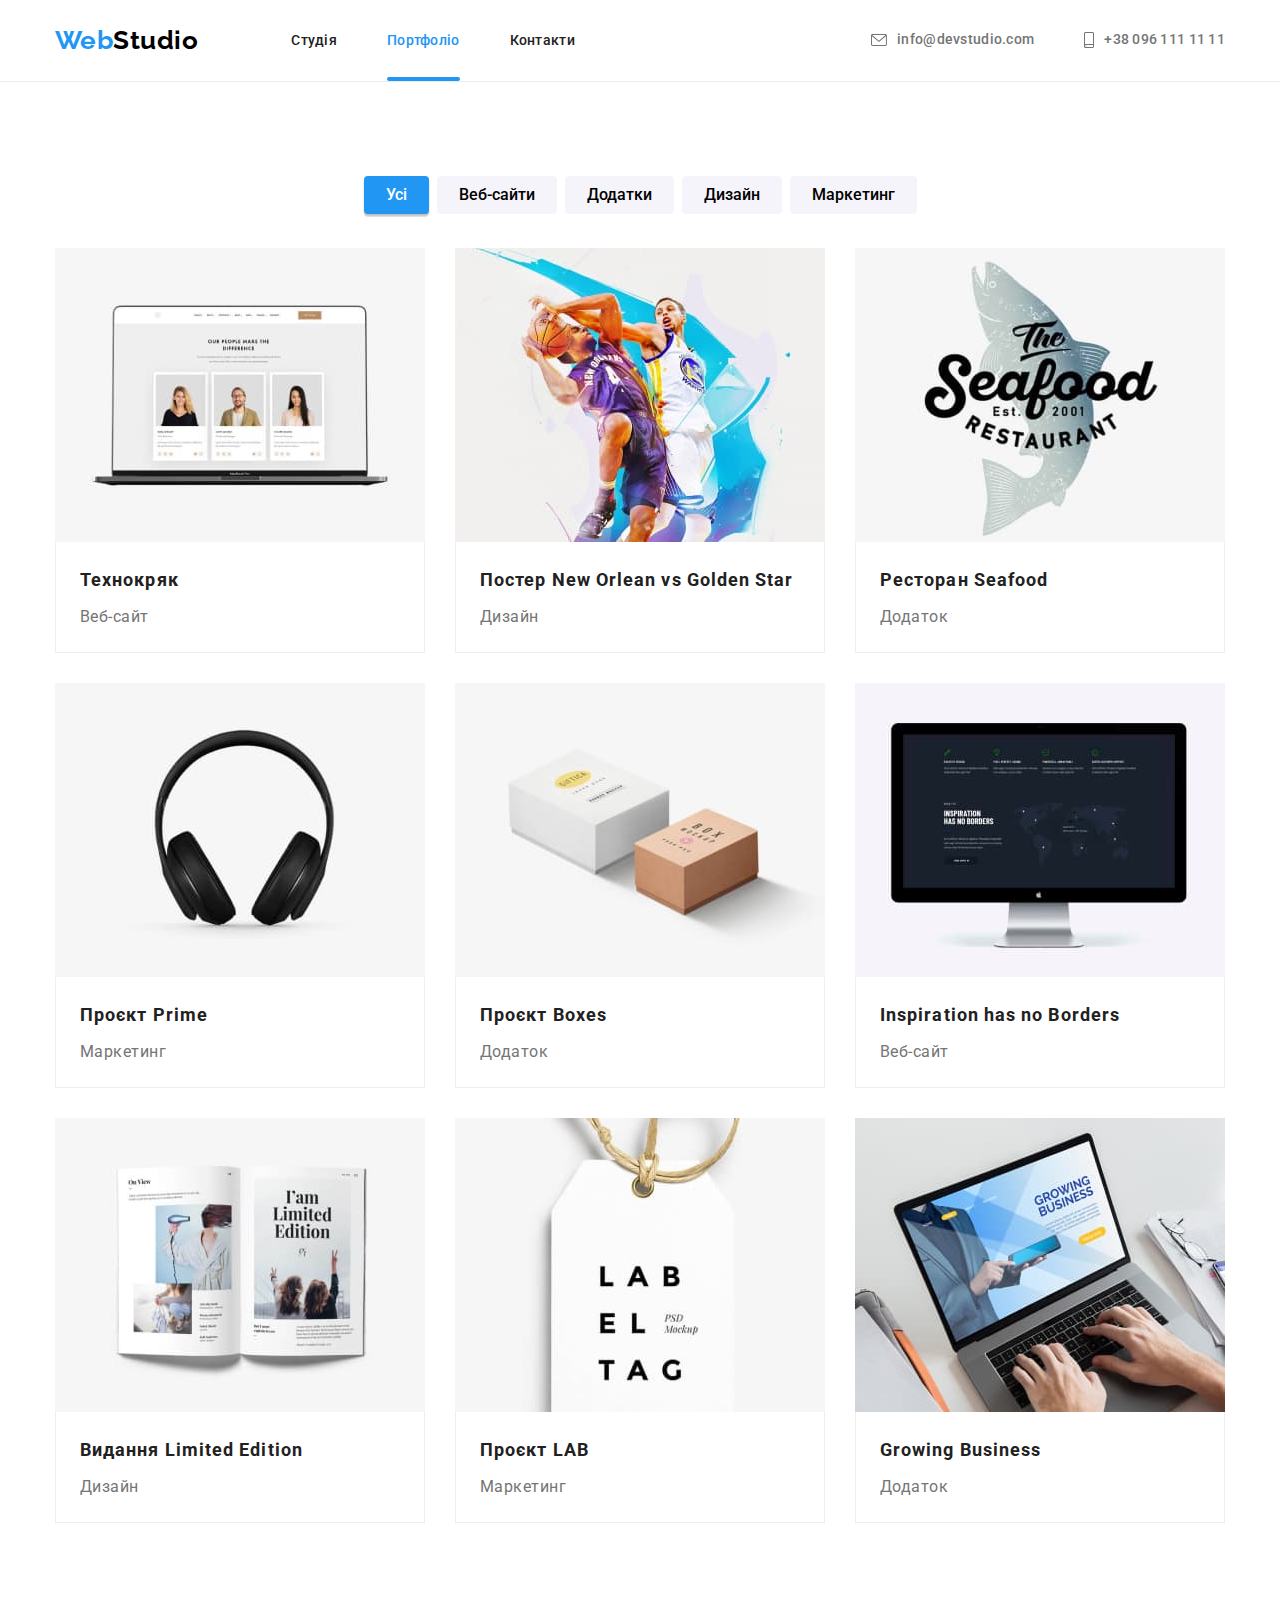
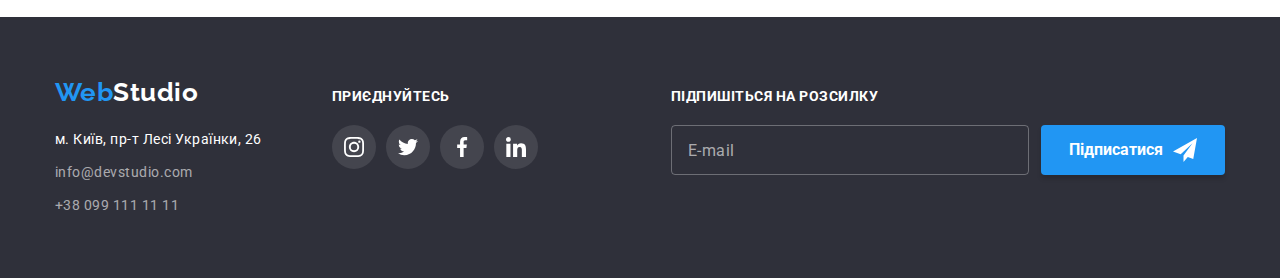
==== commit fdd47571: "adds final styles" ====
--- a/portfolio.html
+++ b/portfolio.html
@@ -6,33 +6,39 @@
     <meta name="viewport" content="width=device-width, initial-scale=1.0" />
     <title>WebStudio Portfolio</title>
 
-    <link rel="stylesheet" href="./dist/css/main.min.css" />
+    <link rel="stylesheet" href="./css/main.min.css" />
   </head>
   <body>
     <header class="page-header">
-      <div class="container">
-        <nav class="header-nav">
-          <a class="link logo" href="./index.html "> <span class="logo-start">Web</span>Studio</a>
-          <ul class="list site-nav">
-            <li class="item"><a class="link" href="./index.html">Студія</a></li>
-            <li class="item">
-              <a class="link current" href="./portfolio.html">Портфоліо</a>
-            </li>
-            <li class="item"><a class="link" href="">Контакти</a></li>
+      <div class="container page-header__container">
+        <nav class="navigation">
+          <a class="logo logo--primary" href="./index.html ">
+            <span class="logo logo--blue">Web</span>Studio</a
+          >
+          <ul class="navigation__list">
+            <li class="navigation__item">
+              <a class="navigation__link" href="./index.html">Студія</a>
+            </li>
+            <li class="navigation__item">
+              <a class="navigation__link navigation__link--current" href="./portfolio.html"
+                >Портфоліо</a
+              >
+            </li>
+            <li class="navigation__item"><a class="navigation__link" href="">Контакти</a></li>
           </ul>
         </nav>
-        <ul class="list contacts-nav">
-          <li class="item">
-            <a class="link" href="mailto:info@devstudio.com">
-              <svg width="16" height="12" class="envelope">
+        <ul class="contacts__list">
+          <li class="contacts__item">
+            <a class="contacts__link" href="mailto:info@devstudio.com">
+              <svg width="16" height="12" class="contacts__icon">
                 <use href="./images/icons.svg/symbol-defs.svg#icon-envelope"></use>
               </svg>
               info@devstudio.com</a
             >
           </li>
-          <li class="item">
-            <a class="link" href="tel:+380961111111">
-              <svg width="10" height="16" class="phone">
+          <li class="contacts__item">
+            <a class="contacts__link" href="tel:+380961111111">
+              <svg width="10" height="16" class="contacts__icon">
                 <use href="./images/icons.svg/symbol-defs.svg#icon-phone"></use>
               </svg>
               +38 096 111 11 11</a
@@ -49,26 +55,24 @@
         <div class="container">
           <h1 class="title title--visually-hidden">Приклади робiт</h1>
           <!-- h1 will be hidden with the help of css -->
-          <ul class="list sorter">
-            <li class="sorter__item">
-              <button type="button" class="button list-sorter__button list-sorter__button--active">
-                Усі
-              </button>
-            </li>
-            <li class="sorter__item">
-              <button type="button" class="button list-sorter__button">Веб-сайти</button>
-            </li>
-            <li class="sorter__item">
-              <button type="button" class="button list-sorter__button">Додатки</button>
-            </li>
-            <li class="sorter__item">
-              <button type="button" class="button list-sorter__button">Дизайн</button>
-            </li>
-            <li class="sorter__item">
-              <button type="button" class="button list-sorter__button">Маркетинг</button>
+          <ul class="sorter">
+            <li class="sorter__item">
+              <button type="button" class="sorter__button sorter__button--active">Усі</button>
+            </li>
+            <li class="sorter__item">
+              <button type="button" class="sorter__button">Веб-сайти</button>
+            </li>
+            <li class="sorter__item">
+              <button type="button" class="sorter__button">Додатки</button>
+            </li>
+            <li class="sorter__item">
+              <button type="button" class="sorter__button">Дизайн</button>
+            </li>
+            <li class="sorter__item">
+              <button type="button" class="sorter__button">Маркетинг</button>
             </li>
           </ul>
-          <ul class="list card-list">
+          <ul class="card-list">
             <li class="card-list__item">
               <a href="" class="card">
                 <div class="card__thumb">
@@ -302,16 +306,16 @@
     </main>
     <!-- Footer -->
     <footer class="page-footer">
-      <div class="container">
+      <div class="container page-footer__container">
         <div>
-          <a class="link logo" href="./index.html"
-            ><span class="logo-start">Web</span><span class="logo-end">Studio</span></a
+          <a class="logo logo--secondary" href="./index.html"
+            ><span class="logo logo--blue">Web</span><span class="logo logo--white">Studio</span></a
           >
-          <address class="address-nav">
-            <ul class="list">
-              <li class="item">
+          <address class="address">
+            <ul class="address__list">
+              <li class="address__item">
                 <a
-                  class="link map"
+                  class="address__map"
                   href="https://goo.gl/maps/hFDBtTGMjcZhoMpHA"
                   target="_blank"
                   rel="noopener noreferrer nofollow"
@@ -319,63 +323,63 @@
                   м. Київ, пр-т Лесі Українки, 26</a
                 >
               </li>
-              <li class="item">
-                <a class="link contact" href="mailto:info@devstudio.com">info@devstudio.com</a>
+              <li class="address__item">
+                <a class="address__contact" href="mailto:info@devstudio.com">info@devstudio.com</a>
               </li>
-              <li class="item">
-                <a class="link contact" href="tel:+380991111111">+38 099 111 11 11</a>
+              <li class="address__item">
+                <a class="address__contact" href="tel:+380991111111">+38 099 111 11 11</a>
               </li>
             </ul>
           </address>
         </div>
 
-        <div class="join-us">
-          <p class="join-us-title">приєднуйтесь</p>
-          <ul class="list social-links">
-            <li class="item">
-              <a href="" class="link">
-                <svg class="social-links-logo">
+        <div class="subscribtion">
+          <p class="subscribtion__title">приєднуйтесь</p>
+          <ul class="socials">
+            <li class="socials__item">
+              <a href="" class="socials__link">
+                <svg class="socials__icon">
                   <use href="./images/icons.svg/symbol-defs.svg#icon-instagram"></use>
                 </svg>
               </a>
             </li>
-            <li class="item">
-              <a href="" class="link">
-                <svg class="social-links-logo">
+            <li class="socials__item">
+              <a href="" class="socials__link">
+                <svg class="socials__icon">
                   <use href="./images/icons.svg/symbol-defs.svg#icon-twitter"></use>
                 </svg>
               </a>
             </li>
-            <li class="item">
-              <a href="" class="link">
-                <svg class="social-links-logo">
+            <li class="socials__item">
+              <a href="" class="socials__link">
+                <svg class="socials__icon">
                   <use href="./images/icons.svg/symbol-defs.svg#icon-facebook"></use>
                 </svg>
               </a>
             </li>
-            <li class="item">
-              <a href="" class="link">
-                <svg class="social-links-logo">
+            <li class="socials__item">
+              <a href="" class="socials__link">
+                <svg class="socials__icon">
                   <use href="./images/icons.svg/symbol-defs.svg#icon-linkedin"></use>
                 </svg>
               </a>
             </li>
           </ul>
         </div>
-        <div class="follow-us">
-          <p class="follow-us-title">Підпишіться на розсилку</p>
-          <form name="follow-us" class="follow-us-form">
+        <div class="subscribtion subscribtion--right">
+          <p class="subscribtion__title">Підпишіться на розсилку</p>
+          <form name="follow-us" class="subscribtion__form">
             <label name="email" for="email"></label>
             <input
               type="email"
               name="email"
               placeholder="E-mail"
-              class="follow-us-input"
+              class="subscribtion__input"
               id="email"
             />
-            <button type="submit" class="send-btn">
+            <button type="submit" class="subscribtion__btn">
               Підписатися
-              <svg class="send-icon" width="24" height="24">
+              <svg class="subscribtion__icon" width="24" height="24">
                 <use href="./images/icons.svg/symbol-defs.svg#icon-send"></use>
               </svg>
             </button>
--- a/css/main.min.css
+++ b/css/main.min.css
@@ -0,0 +1 @@
+/*! modern-normalize v1.1.0 | MIT License | https://github.com/sindresorhus/modern-normalize */@import"https://fonts.googleapis.com/css2?family=Raleway:wght@700&family=Roboto:wght@400;500;700;900&display=swap";*,::before,::after{-webkit-box-sizing:border-box;box-sizing:border-box}html{line-height:1.15;-webkit-text-size-adjust:100%;-moz-tab-size:4;-o-tab-size:4;tab-size:4}body{margin:0;font-family:system-ui,-apple-system,"Segoe UI",Roboto,Helvetica,Arial,sans-serif,"Apple Color Emoji","Segoe UI Emoji"}hr{height:0;color:inherit}abbr[title]{-webkit-text-decoration:underline dotted;text-decoration:underline dotted}b,strong{font-weight:bolder}code,kbd,samp,pre{font-family:ui-monospace,SFMono-Regular,Consolas,"Liberation Mono",Menlo,monospace;font-size:1em}small{font-size:80%}sub,sup{font-size:75%;line-height:0;position:relative;vertical-align:baseline}sub{bottom:-0.25em}sup{top:-0.5em}table{text-indent:0;border-color:inherit}button,input,optgroup,select,textarea{font-family:inherit;font-size:100%;line-height:1.15;margin:0}button,select{text-transform:none}button,[type=button],[type=reset],[type=submit]{-webkit-appearance:button}::-moz-focus-inner{border-style:none;padding:0}:-moz-focusring{outline:1px dotted ButtonText}:-moz-ui-invalid{box-shadow:none}legend{padding:0}progress{vertical-align:baseline}::-webkit-inner-spin-button,::-webkit-outer-spin-button{height:auto}[type=search]{-webkit-appearance:textfield;outline-offset:-2px}::-webkit-search-decoration{-webkit-appearance:none}::-webkit-file-upload-button{-webkit-appearance:button;font:inherit}summary{display:list-item}html{-webkit-box-sizing:border-box;box-sizing:border-box}body{background-color:#fff;color:#757575;letter-spacing:.03em;font-family:Roboto,sans-serif}h1,h2,h3,p,ul{margin:0;padding-left:0}.container{width:1200px;padding:0 15px;margin:0 auto}.section{padding-top:94px;padding-bottom:94px}.title--visually-hidden,.advantages__title--visually-hidden{position:absolute;white-space:nowrap;width:1px;height:1px;overflow:hidden;border:0;padding:0;clip:rect(0 0 0 0);-webkit-clip-path:inset(50%);clip-path:inset(50%);margin:-1px}.card-list,.sorter,.address__list,.clients__list,.socials,.team__list,.specialization__list,.advantages__list,.contacts__list,.navigation__list{list-style:none}.address__contact,.address__map,.clients__link,.socials__link,.agreement__terms:hover,.agreement__terms:focus,.contacts__link,.navigation__link,.logo{text-decoration:none}.page-header{background-color:#fff;border-bottom:1px solid #ececec}.page-header__container{display:-webkit-box;display:-ms-flexbox;display:flex;padding-top:25px;padding-bottom:25px}.logo{text-decoration:none;font-family:Raleway,sans-serif;font-weight:700;font-size:26px;line-height:1.19;color:#000}.logo--blue{color:#2196f3}.logo--primary{margin-right:93px}.logo--secondary{display:inline-block;margin-bottom:20px}.logo--white{color:#fff}.navigation{display:-webkit-box;display:-ms-flexbox;display:flex;-webkit-box-align:center;-ms-flex-align:center;align-items:center}.navigation__list{display:-webkit-box;display:-ms-flexbox;display:flex}.navigation__item:not(:last-child){margin-right:50px}.navigation__link{font-weight:500;font-size:14px;line-height:1.14;letter-spacing:.02em;color:#212121;-webkit-transition:color 250ms cubic-bezier(0.4, 0, 0.2, 1);transition:color 250ms cubic-bezier(0.4, 0, 0.2, 1)}.navigation__link:hover,.navigation__link:focus{color:#2196f3}.contacts__list{display:-webkit-box;display:-ms-flexbox;display:flex;-webkit-box-align:center;-ms-flex-align:center;align-items:center;margin-left:auto}.contacts__item:not(:last-child){margin-right:50px}.contacts__link{display:-webkit-box;display:-ms-flexbox;display:flex;-webkit-box-align:center;-ms-flex-align:center;align-items:center;font-weight:500;font-size:14px;line-height:1.14;letter-spacing:.02em;color:#757575;-webkit-transition:color 250ms cubic-bezier(0.4, 0, 0.2, 1);transition:color 250ms cubic-bezier(0.4, 0, 0.2, 1)}.contacts__link:hover,.contacts__link:focus{color:#2196f3}.contacts__icon{fill:#757575;margin-right:10px;-webkit-transition:fill 250ms var(--transition-timing-function);transition:fill 250ms var(--transition-timing-function)}.contacts__link:hover .contacts__icon,.contacts__link:focus .contacts__icon{fill:currentColor}.navigation__link--current{position:relative;padding-bottom:28px;color:#2196f3}.navigation__link--current::after{position:absolute;bottom:-5px;right:0;display:block;content:"";width:100%;height:4px;border-radius:2px;background-color:#2196f3}.hero{display:-webkit-box;display:-ms-flexbox;display:flex;-webkit-box-orient:vertical;-webkit-box-direction:normal;-ms-flex-direction:column;flex-direction:column;-webkit-box-align:center;-ms-flex-align:center;align-items:center;padding-top:200px;padding-bottom:200px;text-align:center}.hero__title{color:#fff;font-weight:900;font-size:44px;line-height:1.36;text-align:center;text-transform:uppercase;min-width:696px}.hero__button{color:#fff;background-color:#2196f3;font-family:inherit;font-weight:700;font-size:16px;line-height:1.88;-webkit-box-shadow:0px 4px 4px rgba(0,0,0,.15);box-shadow:0px 4px 4px rgba(0,0,0,.15);min-width:216px;box-shadow:0px 4px 4px rgba(0,0,0,.15);border:0;border-radius:4px;padding:10px 32px;text-align:center;margin-top:30px;-webkit-transition:background-color 250ms cubic-bezier(0.4, 0, 0.2, 1);transition:background-color 250ms cubic-bezier(0.4, 0, 0.2, 1)}.hero__button:hover,.hero__button:focus{background-color:#188ce8}.overlay{max-width:1600px;margin-left:auto;margin-right:auto;background-image:-webkit-gradient(linear, left top, right top, from(rgba(47, 48, 58, 0.4)), to(rgba(47, 48, 58, 0.4))),url(../../images/hero.jpg);background-image:linear-gradient(to right, rgba(47, 48, 58, 0.4), rgba(47, 48, 58, 0.4)),url(../../images/hero.jpg);background-color:#c4c4c4;background-size:cover;background-repeat:no-repeat}.backdrop{position:fixed;top:0;bottom:0;right:0;left:0;background-color:rgba(0,0,0,.2);opacity:1;-webkit-transition:opacity 250ms cubic-bezier(0.4, 0, 0.2, 1);transition:opacity 250ms cubic-bezier(0.4, 0, 0.2, 1)}.is-hidden{opacity:0;pointer-events:none;visibility:hidden}.modal{position:absolute;top:50%;left:50%;-webkit-transform:translate(-50%, -50%) scale(1);transform:translate(-50%, -50%) scale(1);-webkit-transition:-webkit-transform 250ms cubic-bezier(0.4, 0, 0.2, 1) 100ms;transition:-webkit-transform 250ms cubic-bezier(0.4, 0, 0.2, 1) 100ms;transition:transform 250ms cubic-bezier(0.4, 0, 0.2, 1) 100ms;transition:transform 250ms cubic-bezier(0.4, 0, 0.2, 1) 100ms, -webkit-transform 250ms cubic-bezier(0.4, 0, 0.2, 1) 100ms;padding:40px;width:528px;background-color:#fff}.backdrop--is-hidden .modal{-webkit-transform:translate(-50%, 50%) scale(1.2);transform:translate(-50%, 50%) scale(1.2)}.modal__title{margin-bottom:12px;font-weight:700;font-size:20px;line-height:1.15;text-align:center;color:#212121}.form__input,.form__textarea,.form__label{display:block}.form__label{margin-bottom:4px;font-weight:400;font-size:12px;line-height:1.17;letter-spacing:.01em}.form__field{position:relative;margin-bottom:10px}.form__input{padding-left:42px;width:100%;border:1px solid rgba(33,33,33,.2);border-radius:4px;height:44px;-webkit-transition:border 250ms cubic-bezier(0.4, 0, 0.2, 1);transition:border 250ms cubic-bezier(0.4, 0, 0.2, 1)}.form__input:focus,.form__input:hover{border:1px solid #2196f3;outline:none}.form__icon{position:absolute;top:50%;left:12px;-webkit-transform:translateY(-50%);transform:translateY(-50%);-webkit-transition:fill 250ms cubic-bezier(0.4, 0, 0.2, 1);transition:fill 250ms cubic-bezier(0.4, 0, 0.2, 1)}.form__input:focus+.form__icon,.form__input:hover+.form__icon{fill:#2196f3}.form__textarea{width:100%;height:120px;padding:12px 16px;margin-bottom:20px;margin-top:4px;border:1px solid rgba(33,33,33,.2);border-radius:4px;resize:none}.form__textarea::-webkit-input-placeholder{font-weight:400;font-size:12px;line-height:1.17;letter-spacing:.01em;color:rgba(117,117,117,.5);-webkit-transition:border 250ms cubic-bezier(0.4, 0, 0.2, 1);transition:border 250ms cubic-bezier(0.4, 0, 0.2, 1)}.form__textarea::-moz-placeholder{font-weight:400;font-size:12px;line-height:1.17;letter-spacing:.01em;color:rgba(117,117,117,.5);-moz-transition:border 250ms cubic-bezier(0.4, 0, 0.2, 1);transition:border 250ms cubic-bezier(0.4, 0, 0.2, 1)}.form__textarea:-ms-input-placeholder{font-weight:400;font-size:12px;line-height:1.17;letter-spacing:.01em;color:rgba(117,117,117,.5);-ms-transition:border 250ms cubic-bezier(0.4, 0, 0.2, 1);transition:border 250ms cubic-bezier(0.4, 0, 0.2, 1)}.form__textarea::-ms-input-placeholder{font-weight:400;font-size:12px;line-height:1.17;letter-spacing:.01em;color:rgba(117,117,117,.5);-ms-transition:border 250ms cubic-bezier(0.4, 0, 0.2, 1);transition:border 250ms cubic-bezier(0.4, 0, 0.2, 1)}.form__textarea::placeholder{font-weight:400;font-size:12px;line-height:1.17;letter-spacing:.01em;color:rgba(117,117,117,.5);-webkit-transition:border 250ms cubic-bezier(0.4, 0, 0.2, 1);transition:border 250ms cubic-bezier(0.4, 0, 0.2, 1)}.form__textarea:hover{border:1px solid #2196f3}.form__textarea:focus{border:1px solid #2196f3;outline:none}.form__btn{display:block;margin-right:auto;margin-left:auto;padding:10px 52px;background-color:#2196f3;border:none;-webkit-box-shadow:0px 4px 4px rgba(0,0,0,.15);box-shadow:0px 4px 4px rgba(0,0,0,.15);border-radius:4px;color:#fff;font-weight:700;font-size:16px;line-height:1.88;letter-spacing:.06em;cursor:pointer;-webkit-transition:background-color 250ms cubic-bezier(0.4, 0, 0.2, 1);transition:background-color 250ms cubic-bezier(0.4, 0, 0.2, 1)}.form__btn:hover{background-color:#188ce8}.form__btn:focus{background-color:#188ce8;text-decoration:none}.agreement{position:relative;padding-left:37px}.agreement__label{display:block;margin-bottom:30px;font-weight:400;font-size:14px;line-height:1.71;letter-spacing:.03em;color:#2196f3}.agreement__label:hover,.agreement__label:focus{text-decoration:none}.agreement__checkbox{-webkit-appearance:none;-moz-appearance:none;appearance:none}.agreement__icon-check,.agreement__icon-empty{position:absolute;left:14px;top:50%;-webkit-transform:translateY(-50%);transform:translateY(-50%);-webkit-transition:opacity 250ms cubic-bezier(0.4, 0, 0.2, 1),fill 250ms cubic-bezier(0.4, 0, 0.2, 1);transition:opacity 250ms cubic-bezier(0.4, 0, 0.2, 1),fill 250ms cubic-bezier(0.4, 0, 0.2, 1)}.agreement__icon-empty{fill:#000}.agreement__icon-check{opacity:0}.agreement__checkbox:checked+.agreement__icon-check{opacity:1}.agreement__checkbox:checked~.agreement__icon-empty{opacity:0}.agreement__checkbox:focus~.agreement__icon-empty{fill:#2196f3}.agreement__checkbox:checked~.agreement__icon-empty{fill:#2196f3}.agreement__terms{color:#2196f3}.close-btn{position:absolute;top:8px;right:8px;padding:0;display:-webkit-box;display:-ms-flexbox;display:flex;-webkit-box-align:center;-ms-flex-align:center;align-items:center;-webkit-box-pack:center;-ms-flex-pack:center;justify-content:center;cursor:pointer;width:30px;height:30px;border-radius:50%;background:#fff;border:1px solid rgba(0,0,0,.1)}.close-btn__icon{-webkit-transition:fill 250ms cubic-bezier(0.4, 0, 0.2, 1);transition:fill 250ms cubic-bezier(0.4, 0, 0.2, 1)}.close-btn:hover .close-btn__icon,.close-btn:focus .close-btn__icon{fill:#2196f3}.advantages__list{display:-webkit-box;display:-ms-flexbox;display:flex;margin-left:calc(-1 * 30px)}.advantages__item{margin-left:30px;-ms-flex-preferred-size:calc(100% / 4 - 30px);flex-basis:calc(100% / 4 - 30px)}.advantages__item::before{content:"";display:block;height:120px;border-radius:4px;background-color:#f5f4fa;background-repeat:no-repeat;background-position:center}.advantages__subtitle{margin-top:30px;margin-bottom:10px;font-size:14px;line-height:1.42;text-transform:uppercase;color:#212121}.advantages__text{font-style:normal;font-size:14px;line-height:1.71}.icon-antenna::before{background-image:url(../../images/icons/antenna\ 1.svg)}.icon-clock:before{background-image:url(../../images/icons/clock\ 1.svg)}.icon-diagram:before{background-image:url(../../images/icons/diagram\ 1.svg)}.icon-astronaut:before{background-image:url(../../images/icons/astronaut\ 1.svg)}.specialization{padding-top:0}.specialization__title{margin-bottom:50px;font-size:36px;line-height:1.17;color:#212121;text-align:center}.specialization__list{display:-webkit-box;display:-ms-flexbox;display:flex;margin-left:calc(-1 * 30px)}.specialization__item{margin-left:30px;-ms-flex-preferred-size:calc(100% / 3 - 30px);flex-basis:calc(100% / 3 - 30px)}.specialization__thumb{position:relative}.specialization__image{display:block}.specialization__description{position:absolute;bottom:0;right:0;left:0;width:100%;padding-top:27px;padding-bottom:27px;font-weight:700;font-size:14px;text-align:center;text-transform:uppercase;background-color:rgba(47,48,58,.8);color:#fff}.team{background-color:#f5f4fa}.team__title{margin-bottom:50px;font-size:36px;line-height:1.17;text-align:center;color:#212121}.team__list{display:-webkit-box;display:-ms-flexbox;display:flex;margin-left:calc(-1 * 30px)}.member-card{margin-left:30px;-ms-flex-preferred-size:calc(100% / 4 - 30px);flex-basis:calc(100% / 4 - 30px);background-color:#fff;-webkit-box-shadow:0px 1px 3px rgba(0,0,0,.12),0px 1px 1px rgba(0,0,0,.14),0px 2px 1px rgba(0,0,0,.2);box-shadow:0px 1px 3px rgba(0,0,0,.12),0px 1px 1px rgba(0,0,0,.14),0px 2px 1px rgba(0,0,0,.2);border-radius:0px 0px 4px 4px}.member-card__info{padding-top:30px;padding-bottom:30px;padding-left:32px;padding-right:32px}.member-card__name{margin-bottom:10px;font-weight:500;font-size:16px;line-height:1.19;text-align:center;color:#212121}.member-card__position{margin-bottom:16px;font-size:16px;line-height:1.19;text-align:center;margin-bottom:16px}.socials{display:-webkit-box;display:-ms-flexbox;display:flex;margin:0;padding:0}.socials__item:not(:last-child){margin-right:10px}.socials__link{display:-webkit-box;display:-ms-flexbox;display:flex;-webkit-box-pack:center;-ms-flex-pack:center;justify-content:center;-webkit-box-align:center;-ms-flex-align:center;align-items:center;width:44px;height:44px;border-radius:50%;background:rgba(255,255,255,.1);-webkit-transition:background-color 250ms cubic-bezier(0.4, 0, 0.2, 1);transition:background-color 250ms cubic-bezier(0.4, 0, 0.2, 1)}.socials__link:hover,.socials__link:focus{background-color:#2196f3}.socials__icon{width:20px;height:20px;fill:#fff;-webkit-transition:fill 250ms cubic-bezier(0.4, 0, 0.2, 1);transition:fill 250ms cubic-bezier(0.4, 0, 0.2, 1)}.socials__link:hover .socials__icon,.socials__link:focus .socials__icon{fill:#fff}.socials__link--white{background-color:#fff}.socials__icon--grey{fill:#afb1b8}.clients__title{margin-bottom:50px;font-size:36px;line-height:1.17;text-align:center;color:#212121}.clients__list{display:-webkit-box;display:-ms-flexbox;display:flex;gap:30px}.clients__item{-ms-flex-preferred-size:calc((100% - 150px)/6);flex-basis:calc((100% - 150px)/6)}.clients__link{display:-webkit-box;display:-ms-flexbox;display:flex;-webkit-box-pack:center;-ms-flex-pack:center;justify-content:center;-webkit-box-align:center;-ms-flex-align:center;align-items:center;height:92px;border:1px solid #afb1b8;border-radius:4px;cursor:pointer;-webkit-transition:border 250ms cubic-bezier(0.4, 0, 0.2, 1);transition:border 250ms cubic-bezier(0.4, 0, 0.2, 1)}.clients__link:hover,.clients__link:focus{border:1px solid #2196f3}.clients__logo{width:106px;height:60px;fill:#afb1b8;-webkit-transition:fill 250ms cubic-bezier(0.4, 0, 0.2, 1);transition:fill 250ms cubic-bezier(0.4, 0, 0.2, 1)}.clients__link:hover .clients__logo,.clients__link:focus .clients__logo{fill:#2196f3}.page-footer{padding-top:60px;padding-bottom:60px;background-color:#2f303a}.page-footer__container{display:-webkit-box;display:-ms-flexbox;display:flex;-webkit-box-align:baseline;-ms-flex-align:baseline;align-items:baseline}.address__list{font-style:normal;font-family:Roboto,sans-serif}.address__item:not(:last-child){margin-bottom:9px}.address__map{display:inline-block;font-size:14px;line-height:1.71;color:#fff;-webkit-transition:color 250ms cubic-bezier(0.4, 0, 0.2, 1);transition:color 250ms cubic-bezier(0.4, 0, 0.2, 1)}.address__map:hover,.address__map:focus{color:#2196f3}.address__contact{font-size:14px;line-height:1.71;color:rgba(255,255,255,.6);-webkit-transition:color 250ms cubic-bezier(0.4, 0, 0.2, 1);transition:color 250ms cubic-bezier(0.4, 0, 0.2, 1)}.address__contact:hover,.address__contact:focus{color:#2196f3}.subscribtion{margin-left:70px}.subscribtion--right{margin-left:auto}.subscribtion__title{font-weight:700;font-size:14px;line-height:1.14;text-transform:uppercase;color:#fff;margin-bottom:20px}.subscribtion__form{display:-webkit-box;display:-ms-flexbox;display:flex}.subscribtion__input{margin-right:12px;width:358px;height:50px;padding-left:16px;background-color:rgba(0,0,0,0);border:1px solid rgba(255,255,255,.3);border-radius:4px;color:#fff}.subscribtion__input::-webkit-input-placeholder{font-weight:400;font-size:16px;line-height:1.25;letter-spacing:.03em;color:rgba(255,255,255,.6)}.subscribtion__input::-moz-placeholder{font-weight:400;font-size:16px;line-height:1.25;letter-spacing:.03em;color:rgba(255,255,255,.6)}.subscribtion__input:-ms-input-placeholder{font-weight:400;font-size:16px;line-height:1.25;letter-spacing:.03em;color:rgba(255,255,255,.6)}.subscribtion__input::-ms-input-placeholder{font-weight:400;font-size:16px;line-height:1.25;letter-spacing:.03em;color:rgba(255,255,255,.6)}.subscribtion__input::placeholder{font-weight:400;font-size:16px;line-height:1.25;letter-spacing:.03em;color:rgba(255,255,255,.6)}.subscribtion__btn{display:-webkit-box;display:-ms-flexbox;display:flex;-webkit-box-align:center;-ms-flex-align:center;align-items:center;padding:10px 28px;font-weight:700;font-size:16px;line-height:1.88;color:#fff;background-color:#2196f3;border-radius:4px;-webkit-box-shadow:0px 4px 4px rgba(0,0,0,.15);box-shadow:0px 4px 4px rgba(0,0,0,.15);border:none;cursor:pointer;-webkit-transition:background-color 250ms cubic-bezier(0.4, 0, 0.2, 1);transition:background-color 250ms cubic-bezier(0.4, 0, 0.2, 1)}.subscribtion__btn:focus,.subscribtion__btn:hover{background-color:#188ce8}.subscribtion__icon{margin-left:10px;fill:#fff}.sorter{display:-webkit-box;display:-ms-flexbox;display:flex;-webkit-box-pack:center;-ms-flex-pack:center;justify-content:center;margin-left:auto;margin-right:auto;margin-bottom:34px;padding-left:0}.sorter__item:not(:last-child){margin-right:8px}.sorter__button{font-weight:500;font-size:16px;line-height:1.63;background:#f5f4fa;padding:6px 22px;border-radius:4px;text-align:center;border:none;cursor:pointer;-webkit-transition:color 250ms cubic-bezier(0.4, 0, 0.2, 1),background-color 250ms cubic-bezier(0.4, 0, 0.2, 1),-webkit-box-shadow 250ms cubic-bezier(0.4, 0, 0.2, 1);transition:color 250ms cubic-bezier(0.4, 0, 0.2, 1),background-color 250ms cubic-bezier(0.4, 0, 0.2, 1),-webkit-box-shadow 250ms cubic-bezier(0.4, 0, 0.2, 1);transition:color 250ms cubic-bezier(0.4, 0, 0.2, 1),background-color 250ms cubic-bezier(0.4, 0, 0.2, 1),box-shadow 250ms cubic-bezier(0.4, 0, 0.2, 1);transition:color 250ms cubic-bezier(0.4, 0, 0.2, 1),background-color 250ms cubic-bezier(0.4, 0, 0.2, 1),box-shadow 250ms cubic-bezier(0.4, 0, 0.2, 1),-webkit-box-shadow 250ms cubic-bezier(0.4, 0, 0.2, 1)}.sorter__button:hover,.sorter__button:focus{color:#fff;background-color:#2196f3;-webkit-box-shadow:0px 3px 1px rgba(0,0,0,.1),0px 1px 2px rgba(0,0,0,.08),0px 2px 2px rgba(0,0,0,.12);box-shadow:0px 3px 1px rgba(0,0,0,.1),0px 1px 2px rgba(0,0,0,.08),0px 2px 2px rgba(0,0,0,.12)}.sorter__button--active{color:#fff;background-color:#2196f3;-webkit-box-shadow:0px 3px 1px rgba(0,0,0,.1),0px 1px 2px rgba(0,0,0,.08),0px 2px 2px rgba(0,0,0,.12);box-shadow:0px 3px 1px rgba(0,0,0,.1),0px 1px 2px rgba(0,0,0,.08),0px 2px 2px rgba(0,0,0,.12)}.card-list{padding-left:0;display:-webkit-box;display:-ms-flexbox;display:flex;-ms-flex-wrap:wrap;flex-wrap:wrap;margin-top:calc(-1 * 30px);margin-left:calc(-1 * 30px)}.card-list__item{margin-top:30px;margin-left:30px;-ms-flex-preferred-size:calc(100% / 3 - 30px);flex-basis:calc(100% / 3 - 30px)}.card{display:block;text-decoration:none;-webkit-transition:-webkit-box-shadow 250ms cubic-bezier(0.4, 0, 0.2, 1);transition:-webkit-box-shadow 250ms cubic-bezier(0.4, 0, 0.2, 1);transition:box-shadow 250ms cubic-bezier(0.4, 0, 0.2, 1);transition:box-shadow 250ms cubic-bezier(0.4, 0, 0.2, 1), -webkit-box-shadow 250ms cubic-bezier(0.4, 0, 0.2, 1);overflow:hidden}.card:hover,.card:focus{-webkit-box-shadow:0px 1px 1px rgba(0,0,0,.12),0px 4px 4px rgba(0,0,0,.06),1px 4px 6px rgba(0,0,0,.16);box-shadow:0px 1px 1px rgba(0,0,0,.12),0px 4px 4px rgba(0,0,0,.06),1px 4px 6px rgba(0,0,0,.16)}.card__thumb{position:relative;display:block;width:100%;overflow:hidden}.card__image{display:block;max-width:100%}.card__description{padding:20px 24px;border-bottom:1px solid #eee;border-left:1px solid #eee;border-right:1px solid #eee}.card__title{margin-bottom:4px;color:#212121;font-size:18px;line-height:2;letter-spacing:.06em}.card__text{color:#757575;font-size:16px;line-height:1.88}.card__overlay{position:absolute;top:100%;left:0;display:block;width:100%;height:100%;padding:63px 24px;background-color:rgba(33,150,243,.9);-webkit-transition:-webkit-transform 250ms cubic-bezier(0.4, 0, 0.2, 1);transition:-webkit-transform 250ms cubic-bezier(0.4, 0, 0.2, 1);transition:transform 250ms cubic-bezier(0.4, 0, 0.2, 1);transition:transform 250ms cubic-bezier(0.4, 0, 0.2, 1), -webkit-transform 250ms cubic-bezier(0.4, 0, 0.2, 1)}.card:hover .card__overlay,.card:focus .card__overlay{-webkit-transform:translateY(-100%);transform:translateY(-100%)}.card__overlay-text{font-size:18px;line-height:1.56;color:#fff}/*# sourceMappingURL=main.min.css.map */